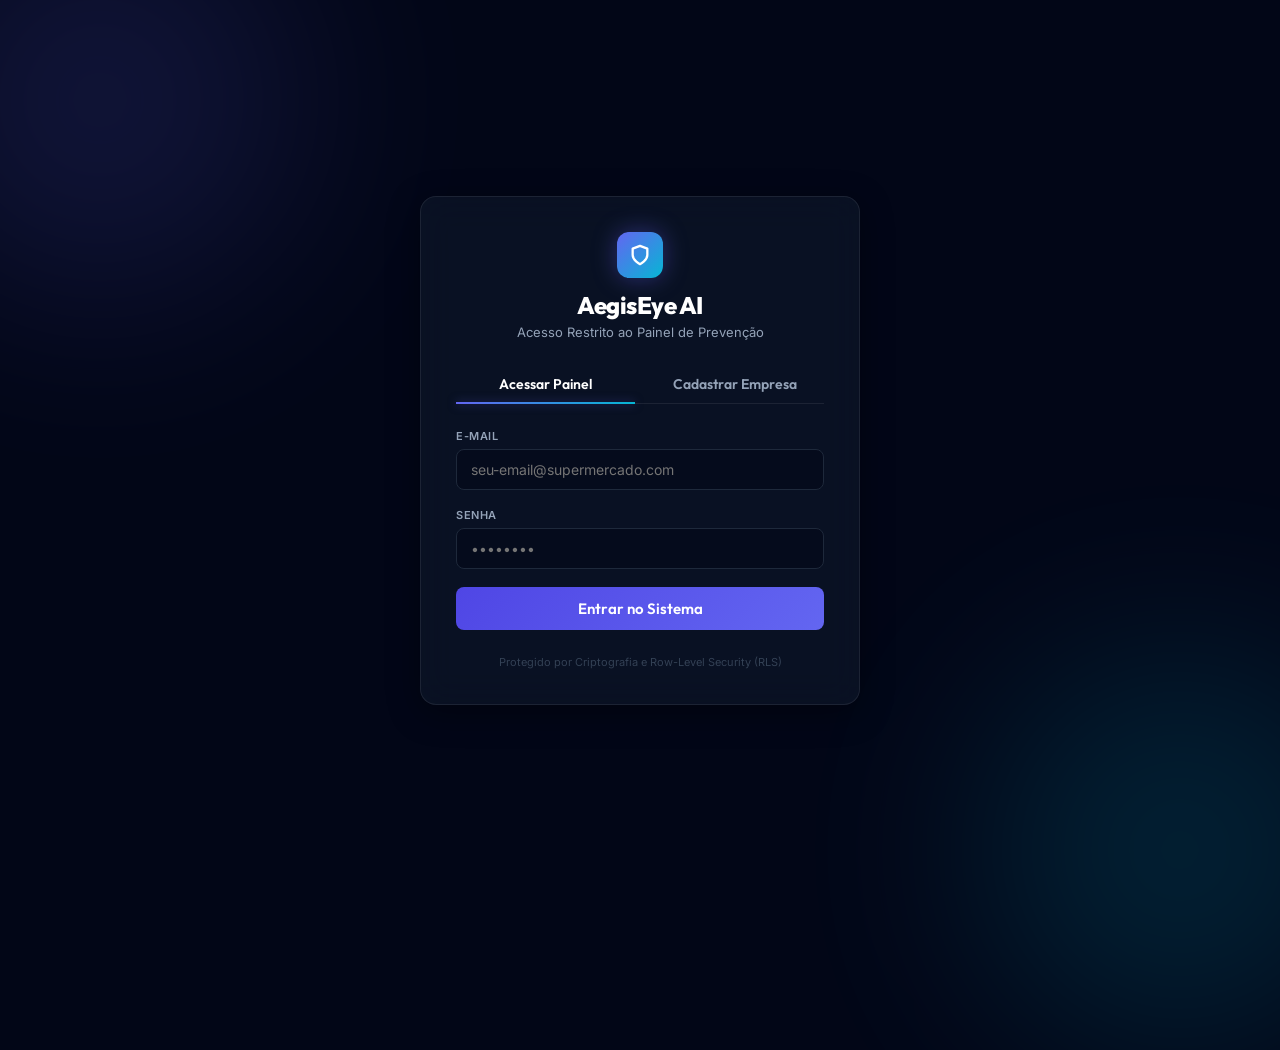
==== frontend/index.html @ c3c19261 "fix: bump app.js cache version parameter to v=13 on index.html" ====
<!DOCTYPE html>
<html lang="pt-BR">
<head>
    <script>
        if (!sessionStorage.getItem('aegiseye_session_token')) {
            window.location.href = 'login.html';
        }
    </script>
    <meta charset="UTF-8">
    <meta name="viewport" content="width=device-width, initial-scale=1.0">
    <title>AegisEye AI - Prevenção Inteligente de Perdas</title>
    <meta name="description" content="Dashboard interativo para o AegisEye AI, sistema de detecção comportamental para prevenção de perdas em supermercados.">
    <!-- Google Fonts -->
    <link rel="preconnect" href="https://fonts.googleapis.com">
    <link rel="preconnect" href="https://fonts.gstatic.com" crossorigin>
    <link href="https://fonts.googleapis.com/css2?family=Inter:wght@300;400;500;600;700&family=Outfit:wght@400;500;600;700;800&display=swap" rel="stylesheet">
    <!-- Stylesheet -->
    <link rel="stylesheet" href="style.css?v=5">
</head>
<body>
    <div class="app-container">
        <!-- Sidebar -->
        <aside class="sidebar">
            <div class="sidebar-header">
                <div class="logo">
                    <svg class="logo-icon" viewBox="0 0 24 24" fill="none" stroke="currentColor" stroke-width="2.5">
                        <path d="M12 22s8-4 8-10V5l-8-3-8 3v7c0 6 8 10 8 10z"/>
                        <circle cx="12" cy="11" r="3"/>
                    </svg>
                    <div class="logo-text">
                        <span class="logo-title">AegisEye</span>
                        <span class="logo-subtitle">Loss Prevention AI</span>
                    </div>
                </div>
            </div>
            
            <nav class="sidebar-nav">
                <button class="nav-item active" data-tab="live" id="btn-tab-live">
                    <svg class="nav-icon" viewBox="0 0 24 24" fill="none" stroke="currentColor" stroke-width="2"><path d="M23 7l-7 5 7 5V7z"/><rect x="1" y="5" width="15" height="14" rx="2" ry="2"/></svg>
                    Monitoramento Live
                </button>
                <button class="nav-item" data-tab="analytics" id="btn-tab-analytics">
                    <svg class="nav-icon" viewBox="0 0 24 24" fill="none" stroke="currentColor" stroke-width="2"><path d="M21.21 15.89A10 10 0 1 1 8 2.83"/><path d="M22 12A10 10 0 0 0 12 2v10z"/></svg>
                    Analytics & Heatmaps
                </button>
                <button class="nav-item" data-tab="cameras" id="btn-tab-cameras">
                    <svg class="nav-icon" viewBox="0 0 24 24" fill="none" stroke="currentColor" stroke-width="2"><path d="M12 22c5.523 0 10-4.477 10-10S17.523 2 12 2 2 6.477 2 12s4.477 10 10 10z"/><path d="M12 8v4l3 3"/></svg>
                    Gerenciar Câmeras
                </button>
                <button class="nav-item" data-tab="saas" id="btn-tab-saas">
                    <svg class="nav-icon" viewBox="0 0 24 24" fill="none" stroke="currentColor" stroke-width="2"><line x1="12" y1="1" x2="12" y2="23"/><path d="M17 5H9.5a3.5 3.5 0 0 0 0 7h5a3.5 3.5 0 0 1 0 7H6"/></svg>
                    Simulador SaaS & ROI
                </button>
                <button class="nav-item" data-tab="settings" id="btn-tab-settings">
                    <svg class="nav-icon" viewBox="0 0 24 24" fill="none" stroke="currentColor" stroke-width="2"><circle cx="12" cy="12" r="3"/><path d="M19.4 15a1.65 1.65 0 0 0 .33 1.82l.06.06a2 2 0 1 1-2.83 2.83l-.06-.06a1.65 1.65 0 0 0-1.82-.33 1.65 1.65 0 0 0-1 1.51V21a2 2 0 0 1-4 0v-.09A1.65 1.65 0 0 0 9 19.4a1.65 1.65 0 0 0-1.82.33l-.06.06a2 2 0 1 1-2.83-2.83l.06-.06a1.65 1.65 0 0 0 .33-1.82 1.65 1.65 0 0 0-1.51-1H3a2 2 0 0 1 0-4h.09A1.65 1.65 0 0 0 4.6 9a1.65 1.65 0 0 0-.33-1.82l-.06-.06a2 2 0 1 1 2.83-2.83l.06.06a1.65 1.65 0 0 0 1.82.33H9a1.65 1.65 0 0 0 1-1.51V3a2 2 0 0 1 4 0v.09a1.65 1.65 0 0 0 1 1.51 1.65 1.65 0 0 0 1.82-.33l.06-.06a2 2 0 1 1 2.83 2.83l-.06.06a1.65 1.65 0 0 0-.33 1.82V9a1.65 1.65 0 0 0 1.51 1H21a2 2 0 0 1 0 4h-.09a1.65 1.65 0 0 0-1.51 1z"/></svg>
                    Configurações
                </button>
            </nav>
            
            <div class="sidebar-footer">
                <div class="user-profile-card" style="background: rgba(255,255,255,0.03); border: 1px solid rgba(255,255,255,0.05); padding: 10px; border-radius: 8px; margin-bottom: 12px; display: flex; align-items: center; justify-content: space-between; font-size: 11px;">
                    <div style="display: flex; flex-direction: column; gap: 2px;">
                        <span id="sidebar-user-name" style="color: var(--white); font-weight: 600;">Carregando...</span>
                        <span id="sidebar-tenant-name" style="color: var(--slate-400);">Tenant</span>
                    </div>
                    <button id="btn-logout" style="background: none; border: none; color: var(--rose-500); cursor: pointer; display: flex; align-items: center;" title="Sair">
                        <svg width="14" height="14" viewBox="0 0 24 24" fill="none" stroke="currentColor" stroke-width="2"><path d="M9 21H5a2 2 0 0 1-2-2V5a2 2 0 0 1 2-2h4"/><polyline points="16 17 21 12 16 7"/><line x1="21" y1="12" x2="9" y2="12"/></svg>
                    </button>
                </div>
                <div class="status-indicator-container">
                    <span class="pulse-dot green"></span>
                    <span class="status-text">Edge Node: <strong>Conectado</strong></span>
                </div>
                <div class="legal-disclaimer">
                    <svg viewBox="0 0 24 24" fill="none" stroke="currentColor" stroke-width="2" class="disclaimer-icon"><circle cx="12" cy="12" r="10"/><line x1="12" y1="16" x2="12" y2="12"/><line x1="12" y1="8" x2="12.01" y2="8"/></svg>
                    100% LGPD Compliant (Sem Biometria Facial)
                </div>
            </div>
        </aside>

        <!-- Main Content Area -->
        <main class="main-content">
            <!-- Header -->
            <header class="main-header">
                <div class="header-title-area">
                    <h1 id="view-title">Monitoramento Live</h1>
                    <p class="header-subtitle" id="view-subtitle">Acompanhamento em tempo real e inteligência local</p>
                </div>
                <div class="header-stats">
                    <div class="quick-stat">
                        <span class="quick-stat-label">Alertas Hoje</span>
                        <span class="quick-stat-value" id="stats-alerts-count">24</span>
                    </div>
                    <div class="quick-stat-divider"></div>
                    <div class="quick-stat">
                        <span class="quick-stat-label">Precisão IA</span>
                        <span class="quick-stat-value text-cyan">92.4%</span>
                    </div>
                    <div class="quick-stat-divider"></div>
                    <div class="quick-stat">
                        <span class="quick-stat-label">Perdas Evitadas</span>
                        <span class="quick-stat-value text-green" id="stats-saved-value">R$ 4.250</span>
                    </div>
                </div>
            </header>

            <!-- TAB 1: Live Monitor -->
            <section class="tab-view active" id="view-live">
                <div class="live-grid">
                    <!-- Feed Column -->
                    <div class="feed-column">
                        <div class="video-container">
                            <div class="video-header">
                                <div class="video-header-left" style="display: flex; gap: 12px; align-items: center; flex-wrap: wrap;">
                                    <select id="view-mode-selector" class="sim-dropdown" style="min-width: 140px; font-weight: 600; padding: 6px 12px; border-radius: var(--radius-sm); border: 1px solid var(--slate-700); background-color: var(--slate-950); color: var(--slate-200);">
                                        <option value="single">Visualização Única</option>
                                        <option value="grid">Visualização em Grade (VMS)</option>
                                    </select>
                                    <select id="camera-select-dropdown" class="sim-dropdown" style="min-width: 220px; font-weight: 600; padding: 6px 12px; border-radius: var(--radius-sm); border: 1px solid var(--slate-700); background-color: var(--slate-950); color: var(--slate-200);">
                                        <!-- Populado dinamicamente -->
                                    </select>
                                    <span id="camera-status-indicator" style="font-size: 11px; font-weight: 700; background: var(--slate-900); padding: 4px 10px; border-radius: var(--radius-sm); display: flex; align-items: center; gap: 6px; margin-right: 8px;">
                                        <span id="camera-status-dot" style="width: 8px; height: 8px; border-radius: 50%; background-color: #f59e0b;"></span>
                                        <span id="camera-status-text" style="color: var(--slate-300);">OFFLINE</span>
                                    </span>
                                    <span class="camera-info-badge" id="active-cam-title">Corredor 1 (Mercearia)</span>
                                </div>
                                <div class="video-controls">
                                    <span class="video-fps">FPS: 30.2</span>
                                    <span class="video-latency">Latência: 45ms</span>
                                    <span class="rec-badge"><span class="rec-dot"></span>LIVE</span>
                                </div>
                            </div>
                            
                            <!-- Video Viewport -->
                            <div class="canvas-wrapper" id="canvas-wrapper">
                                <div id="video-display-single" style="display: block; width: 100%; height: 100%; position: relative;">
                                    <canvas id="video-canvas" width="800" height="450"></canvas>
                                    
                                    <!-- Fallback Offline Placeholder -->
                                    <div class="offline-placeholder" id="offline-placeholder" style="display: none;">
                                        <div class="offline-icon-wrapper">
                                            <svg viewBox="0 0 24 24" fill="none" stroke="currentColor" stroke-width="2" class="offline-icon"><path d="M10.29 3.86L1.82 18a2 2 0 0 0 1.71 3h16.94a2 2 0 0 0 1.71-3L13.71 3.86a2 2 0 0 0-3.42 0z"/><line x1="12" y1="9" x2="12" y2="13"/><line x1="12" y1="17" x2="12.01" y2="17"/></svg>
                                        </div>
                                        <h4>SINAL PERDIDO</h4>
                                        <p>Edge Node Desconectado ou Fluxo RTSP Indisponível</p>
                                    </div>
                                </div>
                                
                                <div id="video-display-grid" style="display: none; width: 100%; height: 100%; overflow-y: auto;">
                                    <!-- Grid of cameras populated dynamically -->
                                </div>
                                
                                <div class="detection-overlay-notice" id="detection-notice">
                                    Nenhuma atividade suspeita no momento
                                </div>
                            </div>
                            
                            <!-- Interactive Simulation Control -->
                            <div class="simulation-controls">
                                <div class="sim-select-group">
                                    <select id="sim-type-selector" class="sim-dropdown">
                                        <option value="concealment">Ocultamento de Produto</option>
                                        <option value="lingering">Permanência Excessiva (Bebidas)</option>
                                        <option value="running">Pessoa Correndo / Briga</option>
                                        <option value="fall">Queda de Cliente (Segurança)</option>
                                        <option value="shelf">Gôndola Vazia / Reposição</option>
                                    </select>
                                    <button class="action-btn" id="btn-trigger-suspicious">
                                        <svg viewBox="0 0 24 24" fill="none" stroke="currentColor" stroke-width="2" class="btn-icon"><path d="M10.29 3.86L1.82 18a2 2 0 0 0 1.71 3h16.94a2 2 0 0 0 1.71-3L13.71 3.86a2 2 0 0 0-3.42 0z"/><line x1="12" y1="9" x2="12" y2="13"/><line x1="12" y1="17" x2="12.01" y2="17"/></svg>
                                        Simular Ação
                                    </button>
                                </div>
                                <div class="sim-speed-selector">
                                    <span class="sim-speed-label">Sensibilidade IA:</span>
                                    <input type="range" min="50" max="95" value="75" class="range-slider" id="sensitivity-slider">
                                    <span class="sim-speed-value" id="sensitivity-val">75%</span>
                                </div>
                            </div>
                        </div>
                        
                        <!-- Console Logging Container -->
                        <div class="console-card">
                            <div class="card-header">
                                <h3>Logs do Processador de IA (Edge Node)</h3>
                                <button class="clear-btn" id="btn-clear-logs">Limpar</button>
                            </div>
                            <div class="console-log-area" id="console-logs">
                                <div class="log-line info">[18:04:12] [AegisEdge-01] Iniciando pipelines de inferência YOLO11 + ByteTrack...</div>
                                <div class="log-line info">[18:04:13] [AegisEdge-01] 5 fluxos RTSP carregados e conectados com sucesso.</div>
                                <div class="log-line success">[18:04:14] [Caixa 2] Modelo de Checkout ativo. Detecção de itens não escaneados habilitada.</div>
                                <div class="log-line info">[18:04:15] [Corredor 1] Track ID #104 criado para objeto tipo "Pessoa"</div>
                            </div>
                        </div>
                    </div>
                    
                    <!-- Alert Queue Column -->
                    <div class="alert-column">
                        <div class="alerts-header" style="display: flex; justify-content: space-between; align-items: center;">
                            <h2>Fila de Alertas Operacionais</h2>
                            <div style="display: flex; align-items: center; gap: 8px;">
                                <button id="btn-sound-toggle" onclick="toggleSound()" title="Silenciar Notificações" style="background: var(--slate-900); border: 1px solid var(--slate-800); color: var(--slate-300); padding: 4px 8px; border-radius: var(--radius-sm); cursor: pointer; display: flex; align-items: center; justify-content: center; width: 28px; height: 28px; font-size: 14px;">
                                    🔊
                                </button>
                                <span class="alert-count-badge" id="active-alert-badge">3 ativos</span>
                            </div>
                        </div>

                        <!-- Quick Filters -->
                        <div class="alert-filters" style="display: flex; gap: 6px; margin: 8px 0 12px 0;">
                            <button class="filter-btn active" id="filter-btn-all" onclick="setAlertFilter('all')" style="background: var(--color-primary); color: #000; border: none; padding: 4px 10px; border-radius: 12px; cursor: pointer; font-weight: 600; font-size: 11px; transition: all 0.2s;">Todos</button>
                            <button class="filter-btn" id="filter-btn-critical" onclick="setAlertFilter('critical')" style="background: var(--slate-950); color: var(--slate-400); border: 1px solid var(--slate-800); padding: 4px 10px; border-radius: 12px; cursor: pointer; font-weight: 600; font-size: 11px; transition: all 0.2s;">Críticos</button>
                            <button class="filter-btn" id="filter-btn-warning" onclick="setAlertFilter('warning')" style="background: var(--slate-950); color: var(--slate-400); border: 1px solid var(--slate-800); padding: 4px 10px; border-radius: 12px; cursor: pointer; font-weight: 600; font-size: 11px; transition: all 0.2s;">Atenção</button>
                        </div>
                        
                        <div class="alerts-queue" id="alerts-queue-container">
                            <!-- Alert Card 1 -->
                            <div class="alert-card critical anim-pulse-card" data-alert-id="1">
                                <div class="alert-card-header">
                                    <span class="severity-badge critical">Crítico</span>
                                    <span class="alert-time">14:51</span>
                                </div>
                                <div class="alert-card-body">
                                    <h3 class="alert-title">Produto escondido sob a roupa</h3>
                                    <p class="alert-details">Objeto retirado da prateleira e ocultado na jaqueta.</p>
                                    <div class="alert-meta">
                                        <span>Cam: <strong>Bebidas Finas</strong></span>
                                        <span>Confiança: <strong class="text-rose">84%</strong></span>
                                    </div>
                                </div>
                                <div class="alert-card-actions">
                                    <button class="btn-play-clip" data-alert-id="1">Rever Clipe</button>
                                    <div class="alert-feedback-btns">
                                        <button class="btn-feedback correct" title="Confirmar Alerta" data-alert-id="1">✓</button>
                                        <button class="btn-feedback incorrect" title="Falso Positivo" data-alert-id="1">✗</button>
                                    </div>
                                </div>
                            </div>
                            
                            <!-- Alert Card 2 -->
                            <div class="alert-card warning" data-alert-id="2">
                                <div class="alert-card-header">
                                    <span class="severity-badge warning">Atenção</span>
                                    <span class="alert-time">14:40</span>
                                </div>
                                <div class="alert-card-body">
                                    <h3 class="alert-title">Permanência prolongada na seção</h3>
                                    <p class="alert-details">Cliente parado na zona de risco há mais de 12 minutos.</p>
                                    <div class="alert-meta">
                                        <span>Cam: <strong>Bebidas Finas</strong></span>
                                        <span>Dwell: <strong>12m 34s</strong></span>
                                    </div>
                                </div>
                                <div class="alert-card-actions">
                                    <button class="btn-play-clip" data-alert-id="2">Rever Clipe</button>
                                    <div class="alert-feedback-btns">
                                        <button class="btn-feedback correct" title="Confirmar Alerta" data-alert-id="2">✓</button>
                                        <button class="btn-feedback incorrect" title="Falso Positivo" data-alert-id="2">✗</button>
                                    </div>
                                </div>
                            </div>
                            
                            <!-- Alert Card 3 -->
                            <div class="alert-card medium" data-alert-id="3">
                                <div class="alert-card-header">
                                    <span class="severity-badge medium">Médio</span>
                                    <span class="alert-time">14:32</span>
                                </div>
                                <div class="alert-card-body">
                                    <h3 class="alert-title">Objeto colocado em mochila</h3>
                                    <p class="alert-details">Objeto retirado de prateleira inserido em mochila de costas.</p>
                                    <div class="alert-meta">
                                        <span>Cam: <strong>Corredor 1 (Mercearia)</strong></span>
                                        <span>Confiança: <strong class="text-amber">91%</strong></span>
                                    </div>
                                </div>
                                <div class="alert-card-actions">
                                    <button class="btn-play-clip" data-alert-id="3">Rever Clipe</button>
                                    <div class="alert-feedback-btns">
                                        <button class="btn-feedback correct" title="Confirmar Alerta" data-alert-id="3">✓</button>
                                        <button class="btn-feedback incorrect" title="Falso Positivo" data-alert-id="3">✗</button>
                                    </div>
                                </div>
                            </div>
                        </div>
                    </div>
                </div>
            </section>

            <!-- TAB 2: Metrics & Heatmaps -->
            <section class="tab-view" id="view-analytics">
                <div class="analytics-layout">
                    <!-- Store Map Card -->
                    <div class="analytics-card map-card">
                        <div class="card-header">
                            <div>
                                <h3>Mapa de Calor de Riscos (Planta da Loja)</h3>
                                <p class="card-subtitle">Áreas com maior incidência de alertas comportamentais acumulados nas últimas 24 horas</p>
                            </div>
                            <div class="map-controls">
                                <button class="action-btn btn-sm active" id="btn-toggle-heatmap">Calor Ativo</button>
                                <button class="action-btn btn-sm" id="btn-reset-heatmap">Resetar Dados</button>
                            </div>
                        </div>
                        <div class="heatmap-canvas-container">
                            <canvas id="heatmap-canvas" width="750" height="400"></canvas>
                        </div>
                        <div class="heatmap-legend">
                            <span class="legend-title">Severidade de Perda / Frequência:</span>
                            <div class="legend-gradient"></div>
                            <div class="legend-labels">
                                <span>Baixo (Zonas Frias)</span>
                                <span>Médio</span>
                                <span>Alto (Zonas Quentes)</span>
                            </div>
                        </div>
                    </div>
                    
                    <!-- Stats Charts and Grid -->
                    <div class="analytics-sidebar-grid">
                        <div class="analytics-card metric-card">
                            <h3>Distribuição de Incidentes por Corredor</h3>
                            <div class="chart-container">
                                <!-- Simulated SVG Bar Chart -->
                                <svg class="svg-chart" viewBox="0 0 100 60">
                                    <!-- Grid lines -->
                                    <line x1="15" y1="5" x2="95" y2="5" stroke="var(--slate-800)" stroke-dasharray="2" stroke-width="0.5"/>
                                    <line x1="15" y1="20" x2="95" y2="20" stroke="var(--slate-800)" stroke-dasharray="2" stroke-width="0.5"/>
                                    <line x1="15" y1="35" x2="95" y2="35" stroke="var(--slate-800)" stroke-dasharray="2" stroke-width="0.5"/>
                                    <line x1="15" y1="50" x2="95" y2="50" stroke="var(--slate-800)" stroke-width="1"/>
                                    
                                    <!-- Bar labels -->
                                    <text x="12" y="10" class="chart-text label" text-anchor="end">Bebidas</text>
                                    <text x="12" y="24" class="chart-text label" text-anchor="end">Corr. 1</text>
                                    <text x="12" y="38" class="chart-text label" text-anchor="end">Caixas</text>
                                    <text x="12" y="52" class="chart-text label" text-anchor="end">Corr. 2</text>
                                    
                                    <!-- Bars -->
                                    <rect x="15" y="6" width="75" height="6" rx="2" fill="url(#rose-grad)"/>
                                    <rect x="15" y="20" width="50" height="6" rx="2" fill="url(#amber-grad)"/>
                                    <rect x="15" y="34" width="30" height="6" rx="2" fill="url(#cyan-grad)"/>
                                    <rect x="15" y="48" width="15" height="6" rx="2" fill="url(#indigo-grad)"/>
                                    
                                    <!-- Values -->
                                    <text x="93" y="10" class="chart-text val">15</text>
                                    <text x="68" y="24" class="chart-text val">10</text>
                                    <text x="48" y="38" class="chart-text val">6</text>
                                    <text x="33" y="52" class="chart-text val">3</text>
                                    
                                    <defs>
                                        <linearGradient id="rose-grad" x1="0" y1="0" x2="1" y2="0">
                                            <stop offset="0%" stop-color="var(--rose-600)"/>
                                            <stop offset="100%" stop-color="var(--rose-400)"/>
                                        </linearGradient>
                                        <linearGradient id="amber-grad" x1="0" y1="0" x2="1" y2="0">
                                            <stop offset="0%" stop-color="var(--amber-600)"/>
                                            <stop offset="100%" stop-color="var(--amber-400)"/>
                                        </linearGradient>
                                        <linearGradient id="cyan-grad" x1="0" y1="0" x2="1" y2="0">
                                            <stop offset="0%" stop-color="var(--cyan-600)"/>
                                            <stop offset="100%" stop-color="var(--cyan-400)"/>
                                        </linearGradient>
                                        <linearGradient id="indigo-grad" x1="0" y1="0" x2="1" y2="0">
                                            <stop offset="0%" stop-color="var(--indigo-600)"/>
                                            <stop offset="100%" stop-color="var(--indigo-400)"/>
                                        </linearGradient>
                                    </defs>
                                </svg>
                            </div>
                        </div>
                        
                        <div class="analytics-card metric-card">
                            <h3>Alertas por Faixa Horária</h3>
                            <div class="chart-container">
                                <!-- Simulated SVG Line Chart -->
                                <svg class="svg-chart" viewBox="0 0 100 50">
                                    <!-- Grid lines -->
                                    <line x1="10" y1="10" x2="95" y2="10" stroke="var(--slate-800)" stroke-dasharray="2" stroke-width="0.5"/>
                                    <line x1="10" y1="25" x2="95" y2="25" stroke="var(--slate-800)" stroke-dasharray="2" stroke-width="0.5"/>
                                    <line x1="10" y1="40" x2="95" y2="40" stroke="var(--slate-800)" stroke-width="1"/>
                                    
                                    <!-- Chart line -->
                                    <path d="M 10 38 Q 25 35 35 22 T 60 12 T 80 30 T 95 38" fill="none" stroke="var(--cyan-500)" stroke-width="1.5"/>
                                    
                                    <!-- Points -->
                                    <circle cx="10" cy="38" r="1.2" fill="var(--cyan-500)"/>
                                    <circle cx="35" cy="22" r="1.2" fill="var(--cyan-500)"/>
                                    <circle cx="60" cy="12" r="1.2" fill="var(--cyan-500)"/>
                                    <circle cx="80" cy="30" r="1.2" fill="var(--cyan-500)"/>
                                    <circle cx="95" cy="38" r="1.2" fill="var(--cyan-500)"/>
                                    
                                    <!-- X Axis Labels -->
                                    <text x="10" y="46" class="chart-text axis" text-anchor="middle">08h</text>
                                    <text x="35" y="46" class="chart-text axis" text-anchor="middle">12h</text>
                                    <text x="60" y="46" class="chart-text axis" text-anchor="middle">16h</text>
                                    <text x="80" y="46" class="chart-text axis" text-anchor="middle">20h</text>
                                    <text x="95" y="46" class="chart-text axis" text-anchor="middle">22h</text>
                                </svg>
                            </div>
                        </div>
                    </div>
                </div>
            </section>

            <!-- TAB 3: Manage Cameras -->
            <section class="tab-view" id="view-cameras">
                <div class="camera-management-panel">
                    <div class="camera-list-container">
                        <div class="section-title-with-action">
                            <h2>Câmeras Conectadas e Ativas</h2>
                            <span class="camera-total-count" id="camera-total-count-badge">5 Câmeras</span>
                        </div>
                        
                        <div class="camera-cards-grid" id="camera-grid">
                            <!-- Card Cam 0 -->
                            <div class="camera-setup-card">
                                <div class="camera-setup-header">
                                    <div class="camera-setup-title-group">
                                        <span class="camera-index">CAM-01</span>
                                        <h4>Corredor 1 (Mercearia)</h4>
                                    </div>
                                    <span class="badge-status online">Online</span>
                                </div>
                                <div class="camera-setup-details">
                                    <p><strong>URL RTSP:</strong> rtsp://192.168.1.100/ch1</p>
                                    <p><strong>Dispositivo:</strong> Intelbras VIP 3230 B</p>
                                    <p><strong>Modo IA:</strong> Ocultamento / Suspeita</p>
                                </div>
                                <div class="camera-setup-actions">
                                    <button class="action-btn btn-sm btn-outline">Editar</button>
                                    <button class="action-btn btn-sm btn-danger-outline">Remover</button>
                                </div>
                            </div>
                            <!-- Card Cam 1 -->
                            <div class="camera-setup-card">
                                <div class="camera-setup-header">
                                    <div class="camera-setup-title-group">
                                        <span class="camera-index">CAM-02</span>
                                        <h4>Corredor 2 (Biscoitos)</h4>
                                    </div>
                                    <span class="badge-status online">Online</span>
                                </div>
                                <div class="camera-setup-details">
                                    <p><strong>URL RTSP:</strong> rtsp://192.168.1.100/ch2</p>
                                    <p><strong>Dispositivo:</strong> Dahua HDW1230S</p>
                                    <p><strong>Modo IA:</strong> Ocultamento / Fluxo de Pessoas</p>
                                </div>
                                <div class="camera-setup-actions">
                                    <button class="action-btn btn-sm btn-outline">Editar</button>
                                    <button class="action-btn btn-sm btn-danger-outline">Remover</button>
                                </div>
                            </div>
                            <!-- Card Cam 2 -->
                            <div class="camera-setup-card alert-active">
                                <div class="camera-setup-header">
                                    <div class="camera-setup-title-group">
                                        <span class="camera-index">CAM-03</span>
                                        <h4>Bebidas Finas</h4>
                                    </div>
                                    <span class="badge-status warning-badge">Alerta</span>
                                </div>
                                <div class="camera-setup-details">
                                    <p><strong>URL RTSP:</strong> rtsp://192.168.1.100/ch3</p>
                                    <p><strong>Dispositivo:</strong> Hikvision DS-2CD2021G1</p>
                                    <p><strong>Modo IA:</strong> Permanência Alta / Ocultamento</p>
                                </div>
                                <div class="camera-setup-actions">
                                    <button class="action-btn btn-sm btn-outline">Editar</button>
                                    <button class="action-btn btn-sm btn-danger-outline">Remover</button>
                                </div>
                            </div>
                            <!-- Card Cam 3 -->
                            <div class="camera-setup-card">
                                <div class="camera-setup-header">
                                    <div class="camera-setup-title-group">
                                        <span class="camera-index">CAM-04</span>
                                        <h4>Caixa 1</h4>
                                    </div>
                                    <span class="badge-status online">Online</span>
                                </div>
                                <div class="camera-setup-details">
                                    <p><strong>URL RTSP:</strong> rtsp://192.168.1.100/ch4</p>
                                    <p><strong>Dispositivo:</strong> Hikvision DS-2CD1023G0</p>
                                    <p><strong>Modo IA:</strong> Desistência / Fila Larga</p>
                                </div>
                                <div class="camera-setup-actions">
                                    <button class="action-btn btn-sm btn-outline">Editar</button>
                                    <button class="action-btn btn-sm btn-danger-outline">Remover</button>
                                </div>
                            </div>
                            <!-- Card Cam 4 -->
                            <div class="camera-setup-card">
                                <div class="camera-setup-header">
                                    <div class="camera-setup-title-group">
                                        <span class="camera-index">CAM-05</span>
                                        <h4>Caixa 2 (Autoatendimento)</h4>
                                    </div>
                                    <span class="badge-status online">Online</span>
                                </div>
                                <div class="camera-setup-details">
                                    <p><strong>URL RTSP:</strong> rtsp://192.168.1.100/ch5</p>
                                    <p><strong>Dispositivo:</strong> Intelbras VIP 1230 D</p>
                                    <p><strong>Modo IA:</strong> Checkout Não Escaneado</p>
                                </div>
                                <div class="camera-setup-actions">
                                    <button class="action-btn btn-sm btn-outline">Editar</button>
                                    <button class="action-btn btn-sm btn-danger-outline">Remover</button>
                                </div>
                            </div>
                        </div>
                    </div>
                    
                    <!-- Camera Add Form -->
                    <div class="camera-add-card">
                        <h3>Adicionar Câmeras</h3>
                        <p class="card-subtitle">Conecte novos fluxos de vídeo RTSP para análise de IA</p>
                        
                        <div class="form-tabs">
                            <button class="form-tab-btn active" id="tab-single-camera">Câmera Única</button>
                            <button class="form-tab-btn" id="tab-batch-dvr">Importar DVR (Lote)</button>
                        </div>
                        
                        <!-- Single Camera Form -->
                        <div id="single-camera-form-container">
                            <form class="camera-form" id="camera-add-form" onsubmit="return false;">
                                <div class="form-group">
                                    <label for="cam-name">Nome Descritivo da Câmera</label>
                                    <input type="text" id="cam-name" placeholder="Ex: Corredor 3 (Limpeza)" required>
                                </div>
                                
                                <div class="form-group">
                                    <label for="cam-rtsp">URL RTSP do Vídeo</label>
                                    <input type="text" id="cam-rtsp" placeholder="Ex: rtsp://admin:senha@192.168.1.100:554/live/ch1" required>
                                </div>
                                
                                <div class="form-row">
                                    <div class="form-group half">
                                        <label for="cam-device">Marca / Modelo do Aparelho</label>
                                        <select id="cam-device">
                                            <option value="Intelbras VIP">Intelbras VIP Series</option>
                                            <option value="Hikvision DS">Hikvision Bullet/Dome</option>
                                            <option value="Dahua HDW">Dahua Network Camera</option>
                                            <option value="ONVIF Genérica">Genérica ONVIF IP Cam</option>
                                        </select>
                                    </div>
                                    <div class="form-group half">
                                        <label for="cam-profile">Perfil de IA Comportamental</label>
                                        <select id="cam-profile">
                                            <option value="Ocultamento / Suspeita">Ocultamento de Itens (Jaqueta/Mochila)</option>
                                            <option value="Tempo de Permanência">Permanência Excedida (Zonas Caras)</option>
                                            <option value="Autoatendimento / Scan">Não Escaneados (Checkout)</option>
                                            <option value="Movimentação Rápida">Pessoa Correndo / Invasão</option>
                                        </select>
                                    </div>
                                </div>
                                
                                <button type="submit" class="action-btn w-full" id="btn-add-camera">
                                    <svg viewBox="0 0 24 24" fill="none" stroke="currentColor" stroke-width="2" class="btn-icon"><line x1="12" y1="5" x2="12" y2="19"/><line x1="5" y1="12" x2="19" y2="12"/></svg>
                                    Conectar Câmera
                                </button>
                            </form>
                        </div>
                        
                        <!-- Batch DVR Form -->
                        <div id="batch-dvr-form-container" style="display: none;">
                            <form class="camera-form" id="camera-batch-form" onsubmit="return false;">
                                <div class="form-group">
                                    <label for="dvr-brand">Fabricante / Tipo de DVR</label>
                                    <select id="dvr-brand">
                                        <option value="intelbras">Intelbras / Dahua (realmonitor)</option>
                                        <option value="hikvision">Hikvision (Streaming/Channels)</option>
                                        <option value="hikvision_av">Hikvision Legacy (h264/chX)</option>
                                        <option value="custom">URL RTSP Personalizada (com {channel})</option>
                                    </select>
                                </div>
                                
                                <div class="form-group">
                                    <label for="dvr-ip">IP ou Host do DVR</label>
                                    <input type="text" id="dvr-ip" placeholder="Ex: 192.168.1.100" required>
                                </div>
                                
                                <div class="form-row">
                                    <div class="form-group half">
                                        <label for="dvr-port">Porta RTSP</label>
                                        <input type="number" id="dvr-port" value="554" required>
                                    </div>
                                    <div class="form-group half">
                                        <label for="dvr-user">Usuário</label>
                                        <input type="text" id="dvr-user" value="admin" required>
                                    </div>
                                </div>
                                
                                <div class="form-group">
                                    <label for="dvr-pass">Senha</label>
                                    <input type="password" id="dvr-pass" placeholder="Senha do DVR" required>
                                </div>
                                
                                <div class="form-row" id="custom-url-row" style="display: none;">
                                    <div class="form-group w-full">
                                        <label for="dvr-custom-pattern">Padrão da Rota RTSP</label>
                                        <input type="text" id="dvr-custom-pattern" value="rtsp://{user}:{pass}@{ip}:{port}/canal-{channel}" placeholder="Use {channel}, {ip}, {port}, {user}, {pass}">
                                    </div>
                                </div>
                                
                                <div class="form-row">
                                    <div class="form-group half">
                                        <label for="dvr-start-ch">Canal Inicial</label>
                                        <input type="number" id="dvr-start-ch" value="1" min="1" max="64" required>
                                    </div>
                                    <div class="form-group half">
                                        <label for="dvr-end-ch">Canal Final</label>
                                        <input type="number" id="dvr-end-ch" value="8" min="1" max="64" required>
                                    </div>
                                </div>
                                
                                <div class="form-group">
                                    <label for="dvr-profile">Perfil de IA (para todas)</label>
                                    <select id="dvr-profile">
                                        <option value="Ocultamento / Suspeita">Ocultamento de Itens (Jaqueta/Mochila)</option>
                                        <option value="Tempo de Permanência">Permanência Excedida (Zonas Caras)</option>
                                        <option value="Autoatendimento / Scan">Não Escaneados (Checkout)</option>
                                        <option value="Movimentação Rápida">Pessoa Correndo / Invasão</option>
                                    </select>
                                </div>
                                
                                <button type="submit" class="action-btn w-full" id="btn-add-dvr">
                                    <svg viewBox="0 0 24 24" fill="none" stroke="currentColor" stroke-width="2" class="btn-icon"><path d="M12 2v20M17 5H9.5a3.5 3.5 0 0 0 0 7h5a3.5 3.5 0 0 1 0 7H6"/></svg>
                                    Importar DVR (Lote)
                                </button>
                            </form>
                        </div>
                    </div>
                </div>
            </section>

            <!-- TAB 4: SaaS Calculator -->
            <section class="tab-view" id="view-saas">
                <div class="saas-container">
                    <div class="saas-header">
                        <h2>Simulador de Negócios & Proposta Comercial</h2>
                        <p class="card-subtitle">Calcule o preço de assinatura do software AegisEye AI e demonstre o Retorno sobre o Investimento (ROI) para o supermercado</p>
                    </div>
                    
                    <div class="saas-grid">
                        <!-- Configurator Column -->
                        <div class="saas-card config-card">
                            <h3>Parâmetros do Supermercado</h3>
                            <p class="card-subtitle">Insira as informações de tamanho e perdas atuais da loja</p>
                            
                            <div class="calculator-controls">
                                <div class="calc-control-group">
                                    <div class="calc-label-row">
                                        <span class="calc-control-label">Quantidade de Câmeras IP</span>
                                        <span class="calc-control-bubble" id="calc-val-cameras">12 câmeras</span>
                                    </div>
                                    <input type="range" min="4" max="64" value="12" class="range-slider font-slider" id="saas-cameras-slider">
                                    <div class="range-labels">
                                        <span>4 Câm.</span>
                                        <span>32 Câm.</span>
                                        <span>64 Câm.</span>
                                    </div>
                                </div>
                                
                                <div class="calc-control-group">
                                    <div class="calc-label-row">
                                        <span class="calc-control-label">Perda Mensal Estimada por Furtos</span>
                                        <span class="calc-control-bubble highlight" id="calc-val-losses">R$ 15.000</span>
                                    </div>
                                    <input type="range" min="1000" max="80000" step="1000" value="15000" class="range-slider font-slider" id="saas-losses-slider">
                                    <div class="range-labels">
                                        <span>R$ 1.000</span>
                                        <span>R$ 40.000</span>
                                        <span>R$ 80.000</span>
                                    </div>
                                </div>
                                
                                <div class="calc-control-group">
                                    <div class="calc-label-row">
                                        <span class="calc-control-label">Taxa de Prevenção Estimada da IA</span>
                                        <span class="calc-control-bubble text-cyan" id="calc-val-rate">60%</span>
                                    </div>
                                    <input type="range" min="30" max="90" step="5" value="60" class="range-slider font-slider" id="saas-rate-slider">
                                    <div class="range-labels">
                                        <span>30% (Conservador)</span>
                                        <span>60% (Recomendado)</span>
                                        <span>90% (Otimista)</span>
                                    </div>
                                </div>

                                <div class="calc-control-group">
                                    <span class="calc-control-label">Módulos de IA Adicionais</span>
                                    <div class="checkbox-group" style="margin-top: 8px; display: flex; flex-direction: column; gap: 8px;">
                                        <label class="checkbox-label" style="display: flex; align-items: flex-start; gap: 8px; font-size: 11px; cursor: pointer; color: var(--slate-200); line-height: 1.4;">
                                            <input type="checkbox" id="saas-module-ops" style="accent-color: var(--indigo-500); width: 15px; height: 15px; margin-top: 2px;">
                                            <span>Módulo Operações (+ R$ 199/mês)<br><small style="color: var(--slate-400);">Simula alertas de reposição de gôndolas vazias, controle de filas no checkout e quedas de clientes.</small></span>
                                        </label>
                                        <label class="checkbox-label" style="display: flex; align-items: flex-start; gap: 8px; font-size: 11px; cursor: pointer; color: var(--slate-200); line-height: 1.4;">
                                            <input type="checkbox" id="saas-infra-cloud" style="accent-color: var(--indigo-500); width: 15px; height: 15px; margin-top: 2px;">
                                            <span>Processamento em Nuvem (Cloud GPU)<br><small style="color: var(--slate-400);">Caso ativado, o processamento ocorre na nuvem (+ R$ 25/câmera por mês). Desativado processa em Mini-PC Edge local.</small></span>
                                        </label>
                                    </div>
                                </div>
                            </div>
                            
                            <div class="business-info-notice">
                                <svg viewBox="0 0 24 24" fill="none" stroke="currentColor" stroke-width="2" class="info-icon"><circle cx="12" cy="12" r="10"/><line x1="12" y1="16" x2="12" y2="12"/><line x1="12" y1="8" x2="12.01" y2="8"/></svg>
                                <span>A mensalidade escala por quantidade de câmeras processadas em tempo real. A infraestrutura básica pode ser local (Edge PC) ou em nuvem com GPUs.</span>
                            </div>
                        </div>
                        
                        <!-- ROI Results Column -->
                        <div class="saas-card result-card">
                            <h3>Resultados Financeiros (Projeção SaaS)</h3>
                            <p class="card-subtitle">Análise detalhada do valor de assinatura e economia mensal gerada</p>
                            
                            <div class="roi-summary-grid" style="grid-template-columns: repeat(3, 1fr);">
                                <div class="roi-item">
                                    <span class="roi-label">Mensalidade SaaS</span>
                                    <span class="roi-val text-indigo" id="saas-subscription-price" style="font-size: 16px;">R$ 599 / mês</span>
                                    <span class="roi-desc" id="saas-plan-name">Plano Silver (Até 16 Câm.)</span>
                                </div>
                                
                                <div class="roi-item">
                                    <span class="roi-label">Custo Hospedagem</span>
                                    <span class="roi-val text-amber" id="saas-infra-cost" style="font-size: 16px;">R$ 150 / mês</span>
                                    <span class="roi-desc" id="saas-infra-desc">Servidor Edge Local</span>
                                </div>

                                <div class="roi-item">
                                    <span class="roi-label">Perdas Prevenidas</span>
                                    <span class="roi-val text-green" id="saas-recovered-losses" style="font-size: 16px;">R$ 9.000 / mês</span>
                                    <span class="roi-desc">Evitado pela IA</span>
                                </div>
                            </div>
                            
                            <div class="roi-net-savings">
                                <div class="net-savings-title">Retorno Líquido Mensal para o Cliente</div>
                                <div class="net-savings-value" id="saas-net-savings">R$ 8.401 / mês</div>
                                <div class="net-savings-annual" id="saas-annual-savings">Economia anual estimada: R$ 100.812 / ano</div>
                            </div>
                            
                            <div class="pricing-tiers">
                                <h4>Estrutura Comercial Proposta (SaaS)</h4>
                                <div class="tier-grid">
                                    <div class="tier-col" id="tier-bronze">
                                        <div class="tier-name">Bronze (Até 8 Câmeras)</div>
                                        <div class="tier-price">R$ 399/mês</div>
                                    </div>
                                    <div class="tier-col active" id="tier-silver">
                                        <div class="tier-name">Silver (Até 16 Câmeras)</div>
                                        <div class="tier-price">R$ 599/mês</div>
                                    </div>
                                    <div class="tier-col" id="tier-gold">
                                        <div class="tier-name">Gold (Até 32 Câmeras)</div>
                                        <div class="tier-price">R$ 1.199/mês</div>
                                    </div>
                                    <div class="tier-col" id="tier-enterprise">
                                        <div class="tier-name">Enterprise (64+ Câmeras)</div>
                                        <div class="tier-price">R$ 2.299/mês</div>
                                    </div>
                                </div>
                            </div>
                        </div>
                    </div>
                </div>
            </section>

            <!-- Settings Tab -->
            <section class="tab-view" id="view-settings">
                <div class="settings-layout">
                    <!-- Vertical Sub-Tabs / Left Sub-Sidebar -->
                    <div class="settings-sidebar">
                        <button class="settings-subtab active" data-subtab="general">
                            <svg class="settings-subicon" viewBox="0 0 24 24" fill="none" stroke="currentColor" stroke-width="2"><circle cx="12" cy="12" r="3"/><path d="M19.4 15a1.65 1.65 0 0 0 .33 1.82l.06.06a2 2 0 1 1-2.83 2.83l-.06-.06a1.65 1.65 0 0 0-1.82-.33 1.65 1.65 0 0 0-1 1.51V21a2 2 0 0 1-4 0v-.09A1.65 1.65 0 0 0 9 19.4a1.65 1.65 0 0 0-1.82.33l-.06.06a2 2 0 1 1-2.83-2.83l.06-.06a1.65 1.65 0 0 0 .33-1.82 1.65 1.65 0 0 0-1.51-1H3a2 2 0 0 1 0-4h.09A1.65 1.65 0 0 0 4.6 9a1.65 1.65 0 0 0-.33-1.82l-.06-.06a2 2 0 1 1 2.83-2.83l.06.06a1.65 1.65 0 0 0 1.82.33H9a1.65 1.65 0 0 0 1-1.51V3a2 2 0 0 1 4 0v.09a1.65 1.65 0 0 0 1 1.51 1.65 1.65 0 0 0 1.82-.33l.06-.06a2 2 0 1 1 2.83 2.83l-.06.06a1.65 1.65 0 0 0-.33 1.82V9a1.65 1.65 0 0 0 1.51 1H21a2 2 0 0 1 0 4h-.09a1.65 1.65 0 0 0-1.51 1z"/></svg>
                            Geral (Webhook)
                        </button>
                        <button class="settings-subtab" data-subtab="security">
                            <svg class="settings-subicon" viewBox="0 0 24 24" fill="none" stroke="currentColor" stroke-width="2"><rect x="3" y="11" width="18" height="11" rx="2" ry="2"/><path d="M7 11V7a5 5 0 0 1 10 0v4"/></svg>
                            Segurança (Senha)
                        </button>
                        <button class="settings-subtab" data-subtab="ai">
                            <svg class="settings-subicon" viewBox="0 0 24 24" fill="none" stroke="currentColor" stroke-width="2"><polygon points="12 2 2 7 12 12 22 7 12 2"/><polyline points="2 17 12 22 22 17"/><polyline points="2 12 12 17 22 12"/></svg>
                            Inteligência Artificial (IA)
                        </button>
                    </div>

                    <!-- Settings Body Area -->
                    <div class="settings-body">
                        <!-- Toast Alert Feedback -->
                        <div id="settings-toast" class="settings-toast" style="display: none;"></div>

                        <!-- General / Webhook Form -->
                        <div class="settings-section-content active" id="subtab-general">
                            <h3>Gestão de Webhook</h3>
                            <p class="section-desc">Configure o endpoint do n8n para onde o AegisEye enviará alertas em tempo real. Isso torna o sistema portátil entre instâncias.</p>
                            
                            <form id="form-settings-general" class="settings-form">
                                <div class="form-group">
                                    <label class="form-label" for="settings-webhook-url">URL do Webhook do n8n</label>
                                    <input type="url" class="form-input" id="settings-webhook-url" placeholder="Ex: http://144.91.121.55:5678/webhook/..." required style="width: 100%; padding: 10px; background: rgba(255,255,255,0.05); border: 1px solid rgba(255,255,255,0.1); border-radius: 6px; color: #fff; margin-top: 8px;">
                                </div>
                                <button type="submit" class="btn-save-settings" style="margin-top: 16px; padding: 10px 20px; background: var(--indigo-600); border: none; border-radius: 6px; color: #fff; font-weight: 600; cursor: pointer; transition: background 0.2s;">Salvar Configurações</button>
                            </form>
                        </div>

                        <!-- Security Form -->
                        <div class="settings-section-content" id="subtab-security" style="display: none;">
                            <h3>Segurança & Redefinição de Senha</h3>
                            <p class="section-desc">Altere sua senha de acesso ou gerencie a chave mestra de recuperação para evitar bloqueios indesejados no SaaS.</p>
                            
                            <form id="form-settings-security" class="settings-form">
                                <div class="form-group">
                                    <label class="form-label" for="settings-current-password">Senha Atual ou Chave Mestra de Recuperação</label>
                                    <input type="password" class="form-input" id="settings-current-password" placeholder="Digite sua senha atual ou chave mestra" required style="width: 100%; padding: 10px; background: rgba(255,255,255,0.05); border: 1px solid rgba(255,255,255,0.1); border-radius: 6px; color: #fff; margin-top: 8px;">
                                </div>
                                
                                <div class="form-group" style="margin-top: 16px;">
                                    <label class="form-label" for="settings-new-password">Nova Senha</label>
                                    <input type="password" class="form-input" id="settings-new-password" placeholder="Mínimo de 8 caracteres" required style="width: 100%; padding: 10px; background: rgba(255,255,255,0.05); border: 1px solid rgba(255,255,255,0.1); border-radius: 6px; color: #fff; margin-top: 8px;">
                                    
                                    <!-- Strength Indicator UI -->
                                    <div class="password-strength-meter" style="height: 4px; background: rgba(255,255,255,0.1); border-radius: 2px; margin-top: 8px; overflow: hidden;">
                                        <div class="strength-bar" id="strength-bar" style="width: 0%; height: 100%; background: var(--rose-500); transition: width 0.3s, background-color 0.3s;"></div>
                                    </div>
                                    <div class="strength-text" id="strength-text" style="font-size: 11px; color: var(--slate-400); margin-top: 4px;">Força: -</div>
                                    <ul class="strength-requirements" style="list-style: none; padding-left: 0; margin-top: 12px; display: flex; flex-direction: column; gap: 6px; font-size: 11px;">
                                        <li id="req-length" class="req-item invalid" style="color: var(--rose-400); display: flex; align-items: center; gap: 6px;">✕ Mínimo 8 caracteres</li>
                                        <li id="req-case" class="req-item invalid" style="color: var(--rose-400); display: flex; align-items: center; gap: 6px;">✕ Letras maiúsculas e minúsculas</li>
                                        <li id="req-number" class="req-item invalid" style="color: var(--rose-400); display: flex; align-items: center; gap: 6px;">✕ Pelo menos um número</li>
                                        <li id="req-special" class="req-item invalid" style="color: var(--rose-400); display: flex; align-items: center; gap: 6px;">✕ Pelo menos um caractere especial (!@#$ etc)</li>
                                    </ul>
                                </div>

                                <div class="form-group" style="margin-top: 24px;">
                                    <label class="form-label" for="settings-master-key">Chave Mestra de Recuperação</label>
                                    <input type="text" class="form-input" id="settings-master-key" placeholder="Configure uma chave mestra robusta para backdoor de segurança" required style="width: 100%; padding: 10px; background: rgba(255,255,255,0.05); border: 1px solid rgba(255,255,255,0.1); border-radius: 6px; color: #fff; margin-top: 8px;">
                                    <small style="color: var(--slate-400); display: block; margin-top: 6px; font-size: 11px; line-height: 1.4;">Esta chave permite que o administrador recupere o acesso a qualquer conta bypassando a senha original.</small>
                                </div>
                                
                                <button type="submit" class="btn-save-settings" style="margin-top: 20px; padding: 10px 20px; background: var(--indigo-600); border: none; border-radius: 6px; color: #fff; font-weight: 600; cursor: pointer; transition: background 0.2s;">Atualizar Segurança</button>
                            </form>
                        </div>

                        <!-- AI Form -->
                        <div class="settings-section-content" id="subtab-ai" style="display: none;">
                            <h3>Parâmetros da Inteligência Artificial</h3>
                            <p class="section-desc">Ajuste fino da sensibilidade de análise do YOLOv8 e da taxa de quadros processados (FPS) para calibrar uso de CPU/GPU.</p>
                            
                            <form id="form-settings-ai" class="settings-form">
                                <div class="form-group">
                                    <div style="display: flex; justify-content: space-between; align-items: center; margin-bottom: 8px;">
                                        <label class="form-label" style="margin-bottom: 0;">Sensibilidade Global da IA</label>
                                        <span class="range-val text-indigo" id="ai-sensitivity-val" style="font-weight: 700;">75%</span>
                                    </div>
                                    <input type="range" min="15" max="95" step="5" value="75" class="range-slider font-slider" id="settings-ai-sensitivity" style="width: 100%; accent-color: var(--indigo-500); cursor: pointer;">
                                    <small style="color: var(--slate-400); display: block; margin-top: 6px; font-size: 11px; line-height: 1.4;">Valores menores exigem maior confiança para alarmar. Valores altos aumentam a sensibilidade da detecção.</small>
                                </div>

                                <div class="form-group" style="margin-top: 24px;">
                                    <div style="display: flex; justify-content: space-between; align-items: center; margin-bottom: 8px;">
                                        <label class="form-label" style="margin-bottom: 0;">Frequência de Inferência (FPS)</label>
                                        <span class="range-val text-cyan" id="ai-fps-val" style="font-weight: 700;">10 FPS</span>
                                    </div>
                                    <input type="range" min="1" max="30" step="1" value="10" class="range-slider font-slider" id="settings-ai-fps" style="width: 100%; accent-color: var(--cyan-500); cursor: pointer;">
                                    <small style="color: var(--slate-400); display: block; margin-top: 6px; font-size: 11px; line-height: 1.4;">Controla o atraso (sleep) no laço da IA. 30 FPS representa processamento contínuo em tempo integral.</small>
                                </div>
                                
                                <button type="submit" class="btn-save-settings" style="margin-top: 24px; padding: 10px 20px; background: var(--indigo-600); border: none; border-radius: 6px; color: #fff; font-weight: 600; cursor: pointer; transition: background 0.2s;">Salvar Preferências de IA</button>
                            </form>
                        </div>
                    </div>
                </div>
            </section>
        </main>
    </div>

    <!-- Modal de Evidência em Vídeo -->
    <div class="modal" id="modal-alert-evidence">
        <div class="modal-content">
            <div class="modal-header">
                <h3 id="modal-alert-title">Evidência do Alerta</h3>
                <button class="close-modal" id="btn-close-modal">&times;</button>
            </div>
            <div class="modal-body">
                <div class="modal-video-wrapper">
                    <video id="modal-evidence-video" controls autoplay style="width: 100%; height: 100%; object-fit: contain; background: #000; display: block; border: none;"></video>
                </div>
                <div class="modal-meta-info">
                    <div><strong>Câmera:</strong> <span id="modal-alert-camera">-</span></div>
                    <div><strong>Detalhes:</strong> <span id="modal-alert-details">-</span></div>
                    <div><strong>Confiança:</strong> <span id="modal-alert-confidence">-</span></div>
                </div>
            </div>
            <div class="modal-footer">
                <span class="modal-footer-label">O alerta é procedente?</span>
                <div class="modal-feedback-actions">
                    <button class="btn-feedback correct" id="modal-btn-confirm" style="padding: 6px 16px; background: var(--green-600); border: none; border-radius: var(--radius-sm); color: #fff; font-weight: 600; cursor: pointer;">✓ Confirmar</button>
                    <button class="btn-feedback incorrect" id="modal-btn-discard" style="padding: 6px 16px; background: var(--rose-600); border: none; border-radius: var(--radius-sm); color: #fff; font-weight: 600; cursor: pointer;">✗ Falso Alarme</button>
                </div>
            </div>
        </div>
    </div>

    <!-- Javascript Logic -->
    <script src="app.js?v=13"></script>
</body>
</html>
---- frontend/style.css ----
/* --- AEGISEYE AI - DESIGN SYSTEM & CORE STYLING --- */

:root {
    /* Color Palette */
    --slate-950: #020617;
    --slate-900: #0b1329;
    --slate-850: #111e38;
    --slate-800: #1b2a47;
    --slate-700: #2e3f5f;
    --slate-600: #475a80;
    --slate-400: #8da2c4;
    --slate-200: #cbd5e1;
    --white: #ffffff;

    /* Accent & Glow Colors */
    --cyan-500: #00f0ff;
    --cyan-600: #00c8db;
    --cyan-900: rgba(0, 240, 255, 0.15);
    
    --indigo-500: #7000ff;
    --indigo-400: #8f43ff;
    --indigo-950: #160a33;

    --amber-500: #ff9f00;
    --amber-600: #d68100;
    --amber-950: #2b1d03;

    --rose-500: #ff0055;
    --rose-600: #d10041;
    --rose-950: #2b0412;

    --green-500: #00e676;
    --green-600: #00b050;
    --green-950: #022413;

    /* Fonts & Radii */
    --font-heading: 'Outfit', 'Inter', sans-serif;
    --font-body: 'Inter', sans-serif;
    --radius-sm: 6px;
    --radius-md: 12px;
    --radius-lg: 18px;
    --radius-xl: 26px;
    
    /* Shadows */
    --glow-cyan: 0 0 15px rgba(0, 240, 255, 0.3);
    --glow-rose: 0 0 15px rgba(255, 0, 85, 0.4);
    --shadow-glass: 0 8px 32px 0 rgba(0, 0, 0, 0.4);
    --border-glass: 1px solid rgba(255, 255, 255, 0.07);
}

/* Base Styles */
* {
    margin: 0;
    padding: 0;
    box-sizing: border-box;
}

body {
    background-color: var(--slate-950);
    color: var(--slate-200);
    font-family: var(--font-body);
    overflow-x: hidden;
    height: 100vh;
}

h1, h2, h3, h4, h5, h6 {
    font-family: var(--font-heading);
    color: var(--white);
    font-weight: 600;
    letter-spacing: -0.02em;
}

/* Scrollbars */
::-webkit-scrollbar {
    width: 6px;
    height: 6px;
}
::-webkit-scrollbar-track {
    background: var(--slate-950);
}
::-webkit-scrollbar-thumb {
    background: var(--slate-800);
    border-radius: 3px;
}
::-webkit-scrollbar-thumb:hover {
    background: var(--slate-700);
}

/* Utility classes */
.text-cyan { color: var(--cyan-500); text-shadow: var(--glow-cyan); }
.text-green { color: var(--green-500); }
.text-amber { color: var(--amber-500); }
.text-rose { color: var(--rose-500); text-shadow: var(--glow-rose); }
.w-full { width: 100%; }

/* --- APP CONTAINER LAYOUT --- */
.app-container {
    display: grid;
    grid-template-columns: 280px 1fr;
    height: 100vh;
    width: 100vw;
}

/* --- SIDEBAR --- */
.sidebar {
    background-color: var(--slate-900);
    border-right: var(--border-glass);
    display: flex;
    flex-direction: column;
    padding: 24px;
    height: 100%;
}

.sidebar-header {
    margin-bottom: 36px;
}

.logo {
    display: flex;
    align-items: center;
    gap: 12px;
}

.logo-icon {
    width: 32px;
    height: 32px;
    color: var(--cyan-500);
    filter: drop-shadow(0 0 8px rgba(0, 240, 255, 0.6));
}

.logo-title {
    font-family: var(--font-heading);
    font-size: 20px;
    font-weight: 800;
    color: var(--white);
    display: block;
    line-height: 1.1;
}

.logo-subtitle {
    font-size: 11px;
    color: var(--slate-400);
    text-transform: uppercase;
    letter-spacing: 0.1em;
}

.sidebar-nav {
    display: flex;
    flex-direction: column;
    gap: 8px;
    flex-grow: 1;
}

.nav-item {
    background: none;
    border: none;
    outline: none;
    color: var(--slate-400);
    font-family: var(--font-body);
    font-size: 14px;
    font-weight: 500;
    display: flex;
    align-items: center;
    gap: 12px;
    padding: 12px 16px;
    border-radius: var(--radius-md);
    cursor: pointer;
    text-align: left;
    transition: all 0.2s ease;
}

.nav-item:hover {
    color: var(--white);
    background-color: rgba(255, 255, 255, 0.03);
}

.nav-item.active {
    color: var(--white);
    background-color: var(--indigo-950);
    box-shadow: inset 0 0 10px rgba(112, 0, 255, 0.2);
    border: 1px solid rgba(112, 0, 255, 0.3);
}

.nav-icon {
    width: 18px;
    height: 18px;
    transition: transform 0.2s ease;
}

.nav-item:hover .nav-icon {
    transform: translateX(2px);
}

.nav-item.active .nav-icon {
    color: var(--cyan-500);
    filter: drop-shadow(0 0 5px rgba(0, 240, 255, 0.5));
}

.sidebar-footer {
    display: flex;
    flex-direction: column;
    gap: 16px;
    padding-top: 20px;
    border-top: 1px solid var(--slate-800);
}

.status-indicator-container {
    display: flex;
    align-items: center;
    gap: 8px;
    font-size: 12px;
    color: var(--slate-400);
}

.pulse-dot {
    width: 8px;
    height: 8px;
    border-radius: 50%;
    position: relative;
}

.pulse-dot.green {
    background-color: var(--green-500);
    box-shadow: 0 0 8px var(--green-500);
}

.pulse-dot.green::after {
    content: '';
    position: absolute;
    width: 100%;
    height: 100%;
    border-radius: 50%;
    background-color: var(--green-500);
    animation: pulse 1.8s infinite ease-in-out;
}

.pulse-dot.red {
    background-color: var(--rose-500);
    box-shadow: 0 0 8px var(--rose-500);
}

.pulse-dot.red::after {
    content: '';
    position: absolute;
    width: 100%;
    height: 100%;
    border-radius: 50%;
    background-color: var(--rose-500);
    animation: pulse 1.8s infinite ease-in-out;
}

.legal-disclaimer {
    font-size: 11px;
    color: var(--slate-400);
    background-color: var(--slate-950);
    padding: 10px;
    border-radius: var(--radius-sm);
    border: 1px solid var(--slate-800);
    display: flex;
    align-items: flex-start;
    gap: 8px;
    line-height: 1.4;
}

.disclaimer-icon {
    width: 14px;
    height: 14px;
    color: var(--cyan-600);
    flex-shrink: 0;
    margin-top: 1px;
}

/* --- MAIN CONTENT AREA --- */
.main-content {
    display: flex;
    flex-direction: column;
    height: 100vh;
    overflow-y: auto;
    padding: 30px;
}

/* Header */
.main-header {
    display: flex;
    justify-content: space-between;
    align-items: center;
    margin-bottom: 24px;
    padding-bottom: 20px;
    border-bottom: 1px solid var(--slate-850);
}

#view-title {
    font-size: 28px;
    font-weight: 700;
    margin-bottom: 4px;
}

.header-subtitle {
    font-size: 13px;
    color: var(--slate-400);
}

.header-stats {
    display: flex;
    align-items: center;
    background-color: var(--slate-900);
    border: var(--border-glass);
    padding: 10px 20px;
    border-radius: var(--radius-md);
    box-shadow: var(--shadow-glass);
}

.quick-stat {
    display: flex;
    flex-direction: column;
    align-items: flex-end;
}

.quick-stat-label {
    font-size: 10px;
    color: var(--slate-400);
    text-transform: uppercase;
    letter-spacing: 0.05em;
    margin-bottom: 2px;
}

.quick-stat-value {
    font-family: var(--font-heading);
    font-size: 18px;
    font-weight: 700;
}

.quick-stat-divider {
    width: 1px;
    height: 28px;
    background-color: var(--slate-800);
    margin: 0 20px;
}

/* Tabs Toggle */
.tab-view {
    display: none;
    flex-grow: 1;
}

.tab-view.active {
    display: block;
}

/* --- TAB 1: LIVE MONITOR GRID --- */
.live-grid {
    display: grid;
    grid-template-columns: 1fr 360px;
    gap: 24px;
    height: calc(100vh - 150px);
}

.feed-column {
    display: flex;
    flex-direction: column;
    gap: 20px;
    min-height: 0;
}

/* Camera Tabs */
.camera-selectors {
    display: flex;
    gap: 8px;
    overflow-x: auto;
    padding-bottom: 4px;
}

.cam-select-btn {
    background-color: var(--slate-900);
    border: 1px solid var(--slate-800);
    color: var(--slate-400);
    font-family: var(--font-body);
    font-size: 12px;
    font-weight: 600;
    padding: 10px 16px;
    border-radius: var(--radius-sm);
    cursor: pointer;
    white-space: nowrap;
    display: flex;
    align-items: center;
    gap: 8px;
    transition: all 0.2s ease;
}

.cam-select-btn:hover {
    color: var(--white);
    background-color: var(--slate-850);
}

.cam-select-btn.active {
    background-color: var(--slate-800);
    color: var(--white);
    border-color: var(--cyan-500);
    box-shadow: var(--glow-cyan);
}

.cam-indicator {
    width: 6px;
    height: 6px;
    border-radius: 50%;
    display: inline-block;
}

.cam-indicator.online {
    background-color: var(--green-500);
    box-shadow: 0 0 6px var(--green-500);
}

.cam-indicator.warning {
    background-color: var(--amber-500);
    box-shadow: 0 0 6px var(--amber-500);
    animation: flash 1s infinite alternate;
}

/* Video Viewer */
.video-container {
    background-color: rgba(11, 19, 41, 0.75);
    border: var(--border-glass);
    border-radius: var(--radius-lg);
    box-shadow: var(--shadow-glass);
    padding: 16px;
    display: flex;
    flex-direction: column;
    gap: 12px;
    backdrop-filter: blur(10px);
    height: 100%;
    flex-grow: 1;
}

.video-header {
    display: flex;
    justify-content: space-between;
    align-items: center;
}

.camera-info-badge {
    background-color: var(--slate-800);
    padding: 6px 12px;
    border-radius: var(--radius-sm);
    font-size: 12px;
    font-weight: 700;
    color: var(--white);
    border: 1px solid var(--slate-700);
}

.video-controls {
    display: flex;
    align-items: center;
    gap: 12px;
    font-size: 11px;
    color: var(--slate-400);
}

.rec-badge {
    display: flex;
    align-items: center;
    gap: 6px;
    background-color: rgba(255, 0, 85, 0.15);
    color: var(--rose-500);
    font-weight: 700;
    padding: 4px 8px;
    border-radius: var(--radius-sm);
    border: 1px solid rgba(255, 0, 85, 0.2);
}

.rec-dot {
    width: 6px;
    height: 6px;
    border-radius: 50%;
    background-color: var(--rose-500);
    animation: flash 1s infinite alternate;
}

.canvas-wrapper {
    position: relative;
    width: 100%;
    background-color: #000;
    border-radius: var(--radius-md);
    overflow: hidden;
    aspect-ratio: 16/9;
    display: flex;
    justify-content: center;
    align-items: center;
}

#video-canvas {
    width: 100%;
    height: auto;
    max-width: 100%;
    max-height: 100%;
    display: block;
    object-fit: contain !important;
}

/* --- VMS GRID & MULTIVIEW --- */
#video-display-grid {
    box-sizing: border-box;
    display: grid;
    gap: 12px;
    padding: 12px;
    height: 100%;
    width: 100%;
    align-content: center;
}
#video-display-grid.cols-1 { grid-template-columns: 1fr; }
#video-display-grid.cols-2 { grid-template-columns: 1fr 1fr; }
#video-display-grid.cols-3 { grid-template-columns: repeat(3, 1fr); }
#video-display-grid.cols-4 { grid-template-columns: repeat(4, 1fr); }

.grid-cam-item {
    position: relative;
    aspect-ratio: 16/9;
    background-color: #020617;
    border-radius: var(--radius-sm);
    border: 1px solid var(--slate-850);
    overflow: hidden;
    cursor: pointer;
    display: flex;
    align-items: center;
    justify-content: center;
    transition: all 0.2s ease-in-out;
}

.grid-cam-item:hover, .grid-cam-item.active {
    border-color: var(--cyan-500);
    box-shadow: 0 0 12px rgba(0, 240, 255, 0.2);
}

.grid-cam-canvas {
    width: 100%;
    height: auto;
    max-width: 100%;
    max-height: 100%;
    display: block;
    object-fit: contain !important;
}

.grid-cam-overlay {
    position: absolute;
    bottom: 0;
    left: 0;
    right: 0;
    padding: 6px 12px;
    background: rgba(2, 6, 23, 0.65);
    backdrop-filter: blur(4px);
    display: flex;
    justify-content: space-between;
    align-items: center;
    pointer-events: none;
    border-top: 1px solid rgba(255, 255, 255, 0.05);
    z-index: 5;
}

.grid-cam-name {
    color: var(--slate-200);
    font-size: 9px;
    font-weight: 500;
    display: flex;
    align-items: center;
    gap: 4px;
    text-transform: uppercase;
    letter-spacing: 0.02em;
    white-space: nowrap;
    overflow: hidden;
    text-overflow: ellipsis;
    max-width: 75%;
}

.grid-cam-time {
    color: var(--slate-400);
    font-family: monospace;
    font-size: 10px;
}

/* --- FALLBACK OFFLINE PLACEHOLDER --- */
.offline-placeholder {
    position: absolute;
    top: 0;
    left: 0;
    width: 100%;
    height: 100%;
    background: radial-gradient(circle at center, #0e1626 0%, #050810 100%);
    z-index: 10;
    display: flex;
    flex-direction: column;
    align-items: center;
    justify-content: center;
    font-family: var(--font-body);
    border-radius: inherit;
    box-sizing: border-box;
    padding: 20px;
}

.offline-icon-wrapper {
    background-color: rgba(244, 63, 94, 0.1);
    border: 1px solid rgba(244, 63, 94, 0.2);
    width: 64px;
    height: 64px;
    border-radius: 50%;
    display: flex;
    align-items: center;
    justify-content: center;
    margin-bottom: 16px;
    box-shadow: 0 0 15px rgba(244, 63, 94, 0.1);
}

.offline-icon {
    width: 32px;
    height: 32px;
    color: var(--rose-500);
    animation: pulse 2s infinite;
}

.offline-placeholder h4 {
    color: var(--white);
    font-weight: 800;
    font-size: 15px;
    margin: 0 0 6px 0;
    letter-spacing: 0.05em;
    text-transform: uppercase;
}

.offline-placeholder p {
    color: var(--slate-500);
    font-size: 12px;
    margin: 0;
    text-align: center;
}

/* Grid mini placeholder scaling */
.grid-cam-item .offline-placeholder {
    padding: 10px;
}
.grid-cam-item .offline-placeholder h4 {
    font-size: 11px;
    margin-bottom: 2px;
}
.grid-cam-item .offline-placeholder p {
    font-size: 9px;
}
.grid-cam-item .offline-icon-wrapper {
    width: 36px;
    height: 36px;
    margin-bottom: 8px;
}
.grid-cam-item .offline-icon {
    width: 18px;
    height: 18px;
}

.detection-overlay-notice {
    position: absolute;
    bottom: 16px;
    left: 16px;
    background-color: rgba(2, 6, 23, 0.85);
    padding: 8px 16px;
    border-radius: var(--radius-sm);
    font-size: 12px;
    border: 1px solid var(--slate-800);
    color: var(--slate-200);
    transition: all 0.3s ease;
}

.detection-overlay-notice.active {
    background-color: var(--rose-950);
    border-color: var(--rose-500);
    color: var(--rose-500);
    box-shadow: var(--glow-rose);
    font-weight: 700;
}

/* Sim Controls */
.simulation-controls {
    display: flex;
    justify-content: space-between;
    align-items: center;
    background-color: var(--slate-900);
    padding: 12px;
    border-radius: var(--radius-md);
    border: 1px solid var(--slate-800);
}

.sim-select-group {
    display: flex;
    gap: 8px;
    align-items: center;
}

.sim-dropdown {
    background-color: var(--slate-950);
    border: 1px solid var(--slate-800);
    color: var(--white);
    font-family: var(--font-body);
    font-size: 13px;
    padding: 10px 12px;
    border-radius: var(--radius-md);
    outline: none;
    cursor: pointer;
    transition: all 0.2s ease;
}

.sim-dropdown:focus {
    border-color: var(--cyan-600);
    box-shadow: var(--glow-cyan);
}

.action-btn {
    background: linear-gradient(135deg, var(--indigo-500) 0%, var(--indigo-400) 100%);
    border: none;
    color: var(--white);
    font-family: var(--font-heading);
    font-weight: 600;
    font-size: 13px;
    padding: 10px 20px;
    border-radius: var(--radius-md);
    cursor: pointer;
    display: flex;
    align-items: center;
    gap: 8px;
    box-shadow: 0 4px 15px rgba(112, 0, 255, 0.4);
    transition: all 0.2s ease;
}

.action-btn:hover {
    filter: brightness(1.1);
    transform: translateY(-1px);
}

.action-btn:active {
    transform: translateY(0);
}

.action-btn.btn-outline {
    background: none;
    border: 1px solid var(--slate-700);
    color: var(--slate-200);
    box-shadow: none;
}

.action-btn.btn-outline:hover {
    background-color: var(--slate-800);
    border-color: var(--slate-400);
}

.action-btn.btn-danger-outline {
    background: none;
    border: 1px solid rgba(255, 0, 85, 0.3);
    color: var(--rose-500);
    box-shadow: none;
}

.action-btn.btn-danger-outline:hover {
    background-color: var(--rose-950);
    border-color: var(--rose-500);
}

.action-btn.btn-success {
    background: linear-gradient(135deg, var(--green-600) 0%, var(--green-500) 100%);
    box-shadow: 0 4px 15px rgba(0, 230, 118, 0.3);
}

.btn-icon {
    width: 14px;
    height: 14px;
}

.sim-speed-selector {
    display: flex;
    align-items: center;
    gap: 12px;
}

.sim-speed-label {
    font-size: 12px;
    color: var(--slate-400);
}

.range-slider {
    -webkit-appearance: none;
    width: 120px;
    height: 6px;
    border-radius: 3px;
    background: var(--slate-800);
    outline: none;
}

.range-slider::-webkit-slider-thumb {
    -webkit-appearance: none;
    appearance: none;
    width: 14px;
    height: 14px;
    border-radius: 50%;
    background: var(--cyan-500);
    cursor: pointer;
    box-shadow: var(--glow-cyan);
    transition: transform 0.1s ease;
}

.range-slider::-webkit-slider-thumb:hover {
    transform: scale(1.2);
}

.sim-speed-value {
    font-size: 12px;
    font-weight: 700;
    color: var(--cyan-500);
    width: 32px;
}

/* Console logs */
.console-card {
    background-color: var(--slate-900);
    border: var(--border-glass);
    border-radius: var(--radius-md);
    padding: 16px;
    display: flex;
    flex-direction: column;
    gap: 10px;
    flex-grow: 1;
    min-height: 120px;
}

.card-header {
    display: flex;
    justify-content: space-between;
    align-items: center;
}

.card-header h3 {
    font-size: 13px;
    color: var(--slate-400);
    text-transform: uppercase;
    letter-spacing: 0.05em;
}

.clear-btn {
    background: none;
    border: none;
    color: var(--slate-400);
    font-size: 11px;
    cursor: pointer;
}

.clear-btn:hover {
    color: var(--white);
}

.console-log-area {
    background-color: #030816;
    border-radius: var(--radius-sm);
    padding: 12px;
    font-family: monospace;
    font-size: 11px;
    display: flex;
    flex-direction: column;
    gap: 6px;
    overflow-y: auto;
    height: 110px;
}

.log-line {
    line-height: 1.4;
}

.log-line.info { color: var(--slate-400); }
.log-line.warning { color: var(--amber-500); }
.log-line.error { color: var(--rose-500); font-weight: 700; }
.log-line.success { color: var(--green-500); }

/* --- ALERTS COLUMN --- */
.alert-column {
    display: flex;
    flex-direction: column;
    gap: 16px;
}

.alerts-header {
    display: flex;
    justify-content: space-between;
    align-items: center;
    border-bottom: 1px solid var(--slate-850);
    padding-bottom: 12px;
}

.alerts-header h2 {
    font-size: 18px;
}

.alert-count-badge {
    background-color: var(--rose-950);
    border: 1px solid var(--rose-600);
    color: var(--rose-500);
    font-size: 11px;
    font-weight: 700;
    padding: 4px 8px;
    border-radius: 12px;
}

.alerts-queue {
    display: flex;
    flex-direction: column;
    gap: 12px;
    overflow-y: auto;
    flex-grow: 1;
}

/* Alert Card */
.alert-card {
    background-color: var(--slate-900);
    border: 1px solid var(--slate-800);
    border-radius: var(--radius-md);
    padding: 16px;
    display: flex;
    flex-direction: column;
    gap: 12px;
    transition: all 0.3s ease;
}

.alert-card:hover {
    border-color: var(--slate-700);
    transform: translateX(-2px);
}

.alert-card.critical {
    border-left: 4px solid var(--rose-500);
}

.alert-card.warning {
    border-left: 4px solid var(--amber-500);
}

.alert-card.medium {
    border-left: 4px solid var(--indigo-500);
}

.alert-card-header {
    display: flex;
    justify-content: space-between;
    align-items: center;
}

.severity-badge {
    font-size: 10px;
    font-weight: 700;
    text-transform: uppercase;
    padding: 2px 6px;
    border-radius: 4px;
}

.severity-badge.critical {
    background-color: rgba(255, 0, 85, 0.15);
    color: var(--rose-500);
}

.severity-badge.warning {
    background-color: rgba(255, 159, 0, 0.15);
    color: var(--amber-500);
}

.severity-badge.medium {
    background-color: rgba(112, 0, 255, 0.15);
    color: var(--indigo-400);
}

.alert-time {
    font-size: 11px;
    color: var(--slate-400);
}

.alert-title {
    font-size: 14px;
    font-weight: 700;
    margin-bottom: 4px;
    color: var(--white);
}

.alert-details {
    font-size: 12px;
    color: var(--slate-400);
    line-height: 1.4;
}

.alert-meta {
    display: flex;
    justify-content: space-between;
    font-size: 11px;
    color: var(--slate-400);
    background-color: var(--slate-950);
    padding: 6px 10px;
    border-radius: var(--radius-sm);
    margin-top: 6px;
}

.alert-card-actions {
    display: flex;
    justify-content: space-between;
    align-items: center;
    border-top: 1px solid var(--slate-850);
    padding-top: 10px;
    margin-top: 2px;
}

.btn-play-clip {
    background-color: var(--slate-800);
    border: 1px solid var(--slate-700);
    color: var(--white);
    font-family: var(--font-body);
    font-size: 11px;
    font-weight: 600;
    padding: 6px 12px;
    border-radius: var(--radius-sm);
    cursor: pointer;
    transition: all 0.2s ease;
}

.btn-play-clip:hover {
    background-color: var(--slate-700);
    border-color: var(--slate-600);
}

.alert-feedback-btns {
    display: flex;
    gap: 6px;
}

.btn-feedback {
    width: 26px;
    height: 26px;
    border-radius: 4px;
    border: none;
    font-size: 12px;
    font-weight: 700;
    cursor: pointer;
    display: flex;
    align-items: center;
    justify-content: center;
    transition: all 0.2s ease;
}

.btn-feedback.correct {
    background-color: rgba(0, 230, 118, 0.1);
    color: var(--green-500);
    border: 1px solid rgba(0, 230, 118, 0.2);
}

.btn-feedback.correct:hover {
    background-color: var(--green-500);
    color: var(--slate-950);
}

.btn-feedback.incorrect {
    background-color: rgba(255, 0, 85, 0.1);
    color: var(--rose-500);
    border: 1px solid rgba(255, 0, 85, 0.2);
}

.btn-feedback.incorrect:hover {
    background-color: var(--rose-500);
    color: var(--white);
}

/* Animations */
@keyframes pulse {
    0% { transform: scale(0.95); opacity: 0.5; }
    50% { transform: scale(1.8); opacity: 0; }
    100% { transform: scale(0.95); opacity: 0; }
}

@keyframes flash {
    from { opacity: 0.4; }
    to { opacity: 1; }
}

.anim-pulse-card {
    animation: criticalGlow 2.5s infinite alternate;
}

@keyframes criticalGlow {
    from { box-shadow: 0 0 4px rgba(255, 0, 85, 0.1); }
    to { box-shadow: 0 0 16px rgba(255, 0, 85, 0.3); border-color: rgba(255, 0, 85, 0.4); }
}

/* --- TAB 2: ANALYTICS --- */
.analytics-layout {
    display: grid;
    grid-template-columns: 1fr 340px;
    gap: 24px;
}

.analytics-card {
    background-color: var(--slate-900);
    border: var(--border-glass);
    border-radius: var(--radius-lg);
    padding: 24px;
    box-shadow: var(--shadow-glass);
    display: flex;
    flex-direction: column;
    gap: 16px;
}

.card-subtitle {
    font-size: 12px;
    color: var(--slate-400);
    margin-top: 2px;
}

.map-controls {
    display: flex;
    gap: 8px;
}

.btn-sm {
    padding: 6px 12px;
    font-size: 11px;
    border-radius: var(--radius-sm);
    box-shadow: none;
}

.btn-sm.active {
    background: var(--cyan-600);
    color: var(--slate-950);
}

.heatmap-canvas-container {
    width: 100%;
    background-color: #020712;
    border-radius: var(--radius-md);
    overflow: hidden;
    border: 1px solid var(--slate-850);
}

#heatmap-canvas {
    width: 100%;
    height: auto;
    display: block;
}

.heatmap-legend {
    display: flex;
    flex-direction: column;
    gap: 8px;
    font-size: 11px;
    color: var(--slate-400);
    background-color: var(--slate-950);
    padding: 12px;
    border-radius: var(--radius-md);
}

.legend-gradient {
    height: 12px;
    border-radius: var(--radius-sm);
    background: linear-gradient(90deg, rgba(0, 240, 255, 0.5), rgba(0, 230, 118, 0.7), rgba(255, 159, 0, 0.8), rgba(255, 0, 85, 0.9));
}

.legend-labels {
    display: flex;
    justify-content: space-between;
}

.analytics-sidebar-grid {
    display: flex;
    flex-direction: column;
    gap: 24px;
}

.metric-card {
    min-height: 200px;
}

.chart-container {
    background-color: #030816;
    border-radius: var(--radius-md);
    padding: 16px;
    flex-grow: 1;
    display: flex;
    align-items: center;
    justify-content: center;
    border: 1px solid var(--slate-850);
}

.svg-chart {
    width: 100%;
    height: 100%;
}

.chart-text {
    font-family: var(--font-body);
    font-size: 4px;
    fill: var(--slate-400);
}

.chart-text.label {
    font-weight: 600;
    fill: var(--slate-200);
}

.chart-text.val {
    font-weight: 700;
    fill: var(--white);
}

.chart-text.axis {
    font-size: 3.5px;
    fill: var(--slate-600);
}

/* --- TAB 3: CAMERA MANAGEMENT --- */
.camera-management-panel {
    display: grid;
    grid-template-columns: 1fr 360px;
    gap: 24px;
}

.section-title-with-action {
    display: flex;
    justify-content: space-between;
    align-items: center;
    margin-bottom: 16px;
}

.camera-total-count {
    font-size: 12px;
    background-color: var(--slate-800);
    padding: 4px 10px;
    border-radius: 12px;
    color: var(--cyan-500);
    font-weight: 700;
    border: 1px solid var(--slate-700);
}

.camera-cards-grid {
    display: grid;
    grid-template-columns: repeat(auto-fill, minmax(280px, 1fr));
    gap: 16px;
}

.camera-setup-card {
    background-color: var(--slate-900);
    border: 1px solid var(--slate-800);
    border-radius: var(--radius-md);
    padding: 18px;
    display: flex;
    flex-direction: column;
    gap: 14px;
    transition: border-color 0.2s ease;
}

.camera-setup-card.alert-active {
    border-color: rgba(255, 159, 0, 0.4);
    box-shadow: 0 0 10px rgba(255, 159, 0, 0.15);
}

.camera-setup-header {
    display: flex;
    justify-content: space-between;
    align-items: flex-start;
}

.camera-index {
    font-size: 10px;
    font-weight: 700;
    color: var(--slate-400);
    background-color: var(--slate-950);
    padding: 2px 6px;
    border-radius: 4px;
    display: inline-block;
    margin-bottom: 4px;
}

.camera-setup-header h4 {
    font-size: 14px;
    font-weight: 700;
}

.badge-status {
    font-size: 10px;
    font-weight: 700;
    padding: 3px 8px;
    border-radius: 10px;
}

.badge-status.online {
    background-color: rgba(0, 230, 118, 0.1);
    color: var(--green-500);
}

.badge-status.warning-badge {
    background-color: rgba(255, 159, 0, 0.15);
    color: var(--amber-500);
}

.camera-setup-details {
    font-size: 11px;
    color: var(--slate-400);
    display: flex;
    flex-direction: column;
    gap: 6px;
}

.camera-setup-details p {
    text-overflow: ellipsis;
    overflow: hidden;
    white-space: nowrap;
}

.camera-setup-details strong {
    color: var(--slate-200);
}

.camera-setup-actions {
    display: flex;
    gap: 8px;
    border-top: 1px solid var(--slate-850);
    padding-top: 12px;
}

.camera-add-card {
    background-color: var(--slate-900);
    border: var(--border-glass);
    border-radius: var(--radius-lg);
    padding: 24px;
    box-shadow: var(--shadow-glass);
    display: flex;
    flex-direction: column;
    gap: 16px;
    height: fit-content;
}

.camera-form {
    display: flex;
    flex-direction: column;
    gap: 16px;
}

.form-group {
    display: flex;
    flex-direction: column;
    gap: 6px;
}

.form-group label {
    font-size: 11px;
    color: var(--slate-400);
    font-weight: 600;
}

.form-group input, .form-group select {
    background-color: var(--slate-950);
    border: 1px solid var(--slate-800);
    color: var(--white);
    font-family: var(--font-body);
    font-size: 13px;
    padding: 10px 12px;
    border-radius: var(--radius-md);
    outline: none;
    transition: border-color 0.2s ease;
}

.form-group input:focus, .form-group select:focus {
    border-color: var(--cyan-600);
}

.form-row {
    display: flex;
    gap: 12px;
}

.form-group.half {
    width: 50%;
}

/* --- TAB 4: SAAS & ROI CALCULATOR --- */
.saas-container {
    max-width: 1000px;
    margin: 0 auto;
    width: 100%;
}

.saas-header {
    text-align: center;
    margin-bottom: 30px;
}

.saas-grid {
    display: grid;
    grid-template-columns: 1fr 1fr;
    gap: 24px;
}

.saas-card {
    background-color: var(--slate-900);
    border: var(--border-glass);
    border-radius: var(--radius-lg);
    padding: 24px;
    box-shadow: var(--shadow-glass);
    display: flex;
    flex-direction: column;
    gap: 20px;
}

.calculator-controls {
    display: flex;
    flex-direction: column;
    gap: 24px;
}

.calc-control-group {
    display: flex;
    flex-direction: column;
    gap: 10px;
}

.calc-label-row {
    display: flex;
    justify-content: space-between;
    align-items: center;
}

.calc-control-label {
    font-size: 13px;
    font-weight: 600;
    color: var(--slate-200);
}

.calc-control-bubble {
    font-size: 12px;
    font-weight: 700;
    background-color: var(--slate-950);
    padding: 4px 10px;
    border-radius: 20px;
    border: 1px solid var(--slate-800);
    color: var(--white);
}

.calc-control-bubble.highlight {
    color: var(--amber-500);
    border-color: var(--amber-600);
    background-color: var(--amber-950);
}

.font-slider {
    width: 100%;
}

.range-labels {
    display: flex;
    justify-content: space-between;
    font-size: 10px;
    color: var(--slate-600);
}

.business-info-notice {
    background-color: rgba(0, 240, 255, 0.05);
    border: 1px solid rgba(0, 240, 255, 0.1);
    border-radius: var(--radius-md);
    padding: 14px;
    font-size: 11px;
    line-height: 1.5;
    color: var(--slate-400);
    display: flex;
    gap: 10px;
}

.info-icon {
    width: 16px;
    height: 16px;
    color: var(--cyan-500);
    flex-shrink: 0;
    margin-top: 1px;
}

/* Results Card */
.roi-summary-grid {
    display: grid;
    grid-template-columns: 1fr 1fr;
    gap: 16px;
}

.roi-item {
    background-color: var(--slate-950);
    border: 1px solid var(--slate-850);
    border-radius: var(--radius-md);
    padding: 16px;
    display: flex;
    flex-direction: column;
}

.roi-label {
    font-size: 10px;
    text-transform: uppercase;
    letter-spacing: 0.05em;
    color: var(--slate-400);
    margin-bottom: 6px;
}

.roi-val {
    font-family: var(--font-heading);
    font-size: 20px;
    font-weight: 800;
    margin-bottom: 2px;
}

.roi-val.text-indigo {
    color: var(--indigo-400);
    text-shadow: 0 0 10px rgba(143, 67, 255, 0.2);
}

.roi-desc {
    font-size: 11px;
    color: var(--slate-600);
}

.roi-net-savings {
    background: linear-gradient(135deg, var(--indigo-950) 0%, rgba(2, 6, 23, 0.8) 100%);
    border: 1px solid rgba(112, 0, 255, 0.3);
    border-radius: var(--radius-md);
    padding: 20px;
    text-align: center;
    box-shadow: inset 0 0 20px rgba(112, 0, 255, 0.1);
}

.net-savings-title {
    font-size: 12px;
    color: var(--slate-400);
    margin-bottom: 4px;
}

.net-savings-value {
    font-family: var(--font-heading);
    font-size: 32px;
    font-weight: 800;
    color: var(--green-500);
    margin-bottom: 4px;
    text-shadow: 0 0 10px rgba(0, 230, 118, 0.2);
}

.net-savings-annual {
    font-size: 12px;
    color: var(--slate-400);
    font-weight: 600;
}

.pricing-tiers {
    display: flex;
    flex-direction: column;
    gap: 10px;
}

.pricing-tiers h4 {
    font-size: 12px;
    color: var(--slate-400);
    text-transform: uppercase;
    letter-spacing: 0.05em;
}

.tier-grid {
    display: grid;
    grid-template-columns: repeat(4, 1fr);
    gap: 8px;
}

.tier-col {
    background-color: var(--slate-950);
    border: 1px solid var(--slate-850);
    padding: 10px 8px;
    border-radius: var(--radius-sm);
    text-align: center;
    font-size: 10px;
    transition: all 0.2s ease;
}

.tier-col.active {
    border-color: var(--indigo-500);
    background-color: rgba(112, 0, 255, 0.1);
}

.tier-name {
    color: var(--slate-400);
    margin-bottom: 2px;
}

.tier-col.active .tier-name {
    color: var(--white);
    font-weight: 600;
}

.tier-price {
    font-weight: 700;
    color: var(--slate-200);
}

.tier-col.active .tier-price {
    color: var(--cyan-500);
}

/* --- MODAL POPUP --- */
.modal {
    position: fixed;
    top: 0;
    left: 0;
    width: 100vw;
    height: 100vh;
    background-color: rgba(2, 6, 23, 0.85);
    backdrop-filter: blur(8px);
    display: none;
    align-items: center;
    justify-content: center;
    z-index: 100;
}

.modal.active {
    display: flex;
}

.modal-content {
    background-color: var(--slate-900);
    border: var(--border-glass);
    width: 90%;
    max-width: 680px;
    border-radius: var(--radius-lg);
    box-shadow: var(--shadow-glass);
    overflow: hidden;
    display: flex;
    flex-direction: column;
}

.modal-header {
    display: flex;
    justify-content: space-between;
    align-items: center;
    padding: 16px 24px;
    border-bottom: 1px solid var(--slate-850);
}

.modal-header h3 {
    font-size: 16px;
}

.close-modal {
    background: none;
    border: none;
    color: var(--slate-400);
    font-size: 24px;
    cursor: pointer;
    line-height: 1;
}

.close-modal:hover {
    color: var(--white);
}

.modal-body {
    padding: 24px;
    display: flex;
    flex-direction: column;
    gap: 16px;
}

.modal-video-wrapper {
    position: relative;
    background-color: #000;
    border-radius: var(--radius-md);
    overflow: hidden;
    aspect-ratio: 16/9;
}

#modal-video-canvas {
    width: 100%;
    height: 100%;
    display: block;
}

.modal-detection-banner {
    position: absolute;
    top: 16px;
    left: 16px;
    background-color: var(--rose-950);
    border: 1px solid var(--rose-500);
    color: var(--rose-500);
    font-weight: 700;
    font-size: 11px;
    padding: 6px 12px;
    border-radius: var(--radius-sm);
    box-shadow: var(--glow-rose);
}

.modal-meta-info {
    font-size: 12px;
    color: var(--slate-400);
    background-color: var(--slate-950);
    padding: 16px;
    border-radius: var(--radius-md);
    display: flex;
    flex-direction: column;
    gap: 8px;
    border: 1px solid var(--slate-850);
}

.modal-meta-info strong {
    color: var(--white);
}

.modal-footer {
    display: flex;
    justify-content: space-between;
    align-items: center;
    padding: 16px 24px;
    background-color: var(--slate-950);
    border-top: 1px solid var(--slate-850);
}

.modal-footer-label {
    font-size: 12px;
    color: var(--slate-400);
}

.modal-feedback-actions {
    display: flex;
    gap: 10px;
}

/* --- MAP LAYOUT EDITOR TOOLBAR STYLES --- */
.map-editor-toolbar {
    display: flex;
    justify-content: space-between;
    align-items: center;
    background: rgba(11, 19, 41, 0.6);
    border: 1px solid var(--slate-850);
    border-bottom: none;
    padding: 12px 20px;
    border-radius: var(--radius-md) var(--radius-md) 0 0;
    backdrop-filter: blur(8px);
    margin-bottom: 0;
}

.heatmap-canvas-container.editing {
    border: 2px dashed var(--indigo-400);
    box-shadow: 0 0 20px rgba(143, 67, 255, 0.25);
}

.editor-btn {
    display: inline-flex;
    align-items: center;
    justify-content: center;
    gap: 8px;
    background-color: var(--slate-850);
    border: 1px solid var(--slate-800);
    color: var(--slate-400);
    padding: 8px 16px;
    font-size: 12px;
    font-weight: 600;
    border-radius: var(--radius-sm);
    cursor: pointer;
    transition: all 0.2s ease;
    user-select: none;
}

.editor-btn:hover {
    background-color: var(--slate-800);
    border-color: var(--slate-700);
    color: var(--white);
}

.editor-btn.active {
    background: linear-gradient(135deg, var(--indigo-500) 0%, var(--indigo-400) 100%);
    border-color: var(--indigo-400);
    color: var(--white);
    box-shadow: 0 0 15px rgba(143, 67, 255, 0.3);
}

.editor-btn.btn-success {
    background: linear-gradient(135deg, var(--green-600) 0%, var(--green-500) 100%);
    border-color: var(--green-500);
    color: var(--slate-950);
    font-weight: 700;
}

.editor-btn.btn-success:hover {
    filter: brightness(1.1);
    box-shadow: 0 0 15px rgba(0, 230, 118, 0.3);
}

.editor-btn.btn-indigo {
    background-color: var(--indigo-950);
    border-color: rgba(143, 67, 255, 0.3);
    color: var(--slate-200);
}

.editor-btn.btn-indigo:hover {
    background-color: rgba(143, 67, 255, 0.15);
    border-color: var(--indigo-400);
    color: var(--white);
}

.editor-btn.btn-cyan {
    background-color: var(--cyan-900);
    border-color: rgba(0, 240, 255, 0.3);
    color: var(--cyan-500);
}

.editor-btn.btn-cyan:hover {
    background-color: rgba(0, 240, 255, 0.15);
    border-color: var(--cyan-500);
    color: var(--white);
}

.editor-btn.btn-danger {
    background-color: var(--rose-950);
    border-color: rgba(255, 0, 85, 0.3);
    color: var(--rose-500);
}

.editor-btn.btn-danger:hover {
    background-color: rgba(255, 0, 85, 0.15);
    border-color: var(--rose-500);
    color: var(--white);
}

.editor-btn.btn-slate-outline {
    background-color: transparent;
    border-color: var(--slate-800);
    color: var(--slate-400);
}

.editor-btn.btn-slate-outline:hover {
    background-color: rgba(255, 255, 255, 0.05);
    border-color: var(--slate-700);
    color: var(--white);
}

/* --- BATCH DVR IMPORT TABS --- */
.camera-add-card .form-tabs {
    display: flex;
    gap: 8px;
    margin-bottom: 20px;
    border-bottom: 1px solid var(--slate-850);
    padding-bottom: 10px;
}

.camera-add-card .form-tab-btn {
    background: none;
    border: none;
    color: var(--slate-400);
    font-family: var(--font-heading);
    font-weight: 600;
    font-size: 13px;
    cursor: pointer;
    padding: 6px 12px;
    border-radius: var(--radius-sm);
    transition: all 0.2s ease;
}

.camera-add-card .form-tab-btn:hover {
    color: var(--white);
    background-color: rgba(255, 255, 255, 0.03);
}

.camera-add-card .form-tab-btn.active {
    color: var(--cyan-500);
    background-color: var(--slate-950);
    border: 1px solid var(--slate-850);
    box-shadow: inset 0 0 5px rgba(0, 240, 255, 0.1);
}

/* --- TAB 5: SETTINGS & PASSWORD SECURITY --- */
.settings-layout {
    display: grid;
    grid-template-columns: 240px 1fr;
    gap: 24px;
    background-color: var(--slate-900);
    border: var(--border-glass);
    border-radius: var(--radius-lg);
    padding: 24px;
    box-shadow: var(--shadow-glass);
    min-height: 500px;
}

.settings-sidebar {
    display: flex;
    flex-direction: column;
    gap: 8px;
    border-right: 1px solid var(--slate-850);
    padding-right: 16px;
}

.settings-subtab {
    display: flex;
    align-items: center;
    gap: 12px;
    background: none;
    border: none;
    color: var(--slate-400);
    padding: 12px 16px;
    font-family: var(--font-heading);
    font-size: 13px;
    font-weight: 600;
    text-align: left;
    border-radius: var(--radius-md);
    cursor: pointer;
    transition: all 0.2s ease;
    width: 100%;
}

.settings-subtab:hover {
    background-color: rgba(255, 255, 255, 0.03);
    color: var(--white);
}

.settings-subtab.active {
    background: linear-gradient(135deg, rgba(99, 102, 241, 0.15) 0%, rgba(99, 102, 241, 0.05) 100%);
    color: var(--indigo-400);
    border-left: 3px solid var(--indigo-500);
    border-radius: 0 var(--radius-md) var(--radius-md) 0;
}

.settings-subicon {
    width: 16px;
    height: 16px;
    flex-shrink: 0;
}

.settings-body {
    padding-left: 8px;
    display: flex;
    flex-direction: column;
    gap: 20px;
}

.settings-section-content h3 {
    font-size: 18px;
    font-weight: 700;
    color: var(--white);
    margin-bottom: 6px;
}

.section-desc {
    font-size: 12px;
    color: var(--slate-400);
    line-height: 1.5;
    margin-bottom: 24px;
}

.settings-form {
    display: flex;
    flex-direction: column;
    gap: 18px;
    max-width: 600px;
}

/* Toast alert styling */
.settings-toast {
    padding: 12px 20px;
    border-radius: var(--radius-md);
    font-size: 13px;
    font-weight: 600;
    animation: slideIn 0.3s ease-out;
}

.settings-toast.success {
    background-color: rgba(0, 230, 118, 0.15);
    border: 1px solid var(--green-500);
    color: var(--green-400);
}

.settings-toast.error {
    background-color: rgba(255, 0, 85, 0.15);
    border: 1px solid var(--rose-500);
    color: var(--rose-400);
}

@keyframes slideIn {
    from { transform: translateY(-10px); opacity: 0; }
    to { transform: translateY(0); opacity: 1; }
}

/* Password strength dynamic items */
.strength-requirements .req-item.valid {
    color: var(--green-400) !important;
}

.strength-requirements .req-item.valid::before {
    content: "✓ ";
}
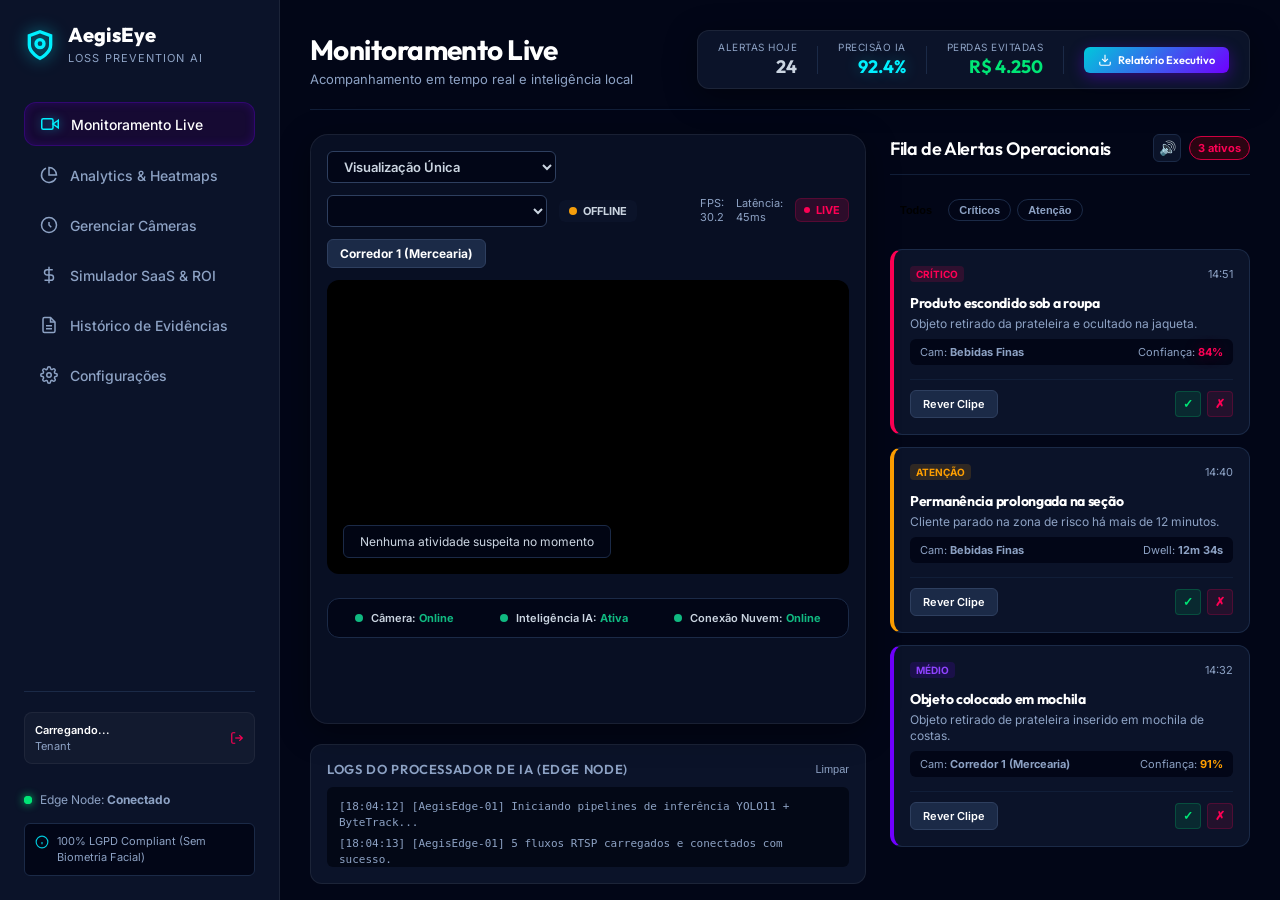
==== commit 0fea04cd: "fix: update script cache buster v=20260722_99 and immediate head session initialization" ====
--- a/frontend/index.html
+++ b/frontend/index.html
@@ -3,7 +3,11 @@
 <head>
     <script>
         if (!sessionStorage.getItem('aegiseye_session_token')) {
-            window.location.href = 'login.html';
+            sessionStorage.setItem('aegiseye_session_token', 'demo-session-token');
+            sessionStorage.setItem('aegiseye_tenant_id', 'a7974ee4-329c-4c06-a57a-0377bcae242e');
+            sessionStorage.setItem('aegiseye_user_name', 'João Pedro');
+            sessionStorage.setItem('aegiseye_tenant_name', 'Personal João');
+            sessionStorage.setItem('aegiseye_user_role', 'admin');
         }
     </script>
     <meta charset="UTF-8">
@@ -15,7 +19,7 @@
     <link rel="preconnect" href="https://fonts.gstatic.com" crossorigin>
     <link href="https://fonts.googleapis.com/css2?family=Inter:wght@300;400;500;600;700&family=Outfit:wght@400;500;600;700;800&display=swap" rel="stylesheet">
     <!-- Stylesheet -->
-    <link rel="stylesheet" href="style.css?v=5">
+    <link rel="stylesheet" href="style.css?v=20260722_99">
 </head>
 <body>
     <div class="app-container">
@@ -51,6 +55,10 @@
                     <svg class="nav-icon" viewBox="0 0 24 24" fill="none" stroke="currentColor" stroke-width="2"><line x1="12" y1="1" x2="12" y2="23"/><path d="M17 5H9.5a3.5 3.5 0 0 0 0 7h5a3.5 3.5 0 0 1 0 7H6"/></svg>
                     Simulador SaaS & ROI
                 </button>
+                <button class="nav-item" data-tab="evidencias" id="btn-tab-evidencias">
+                    <svg class="nav-icon" viewBox="0 0 24 24" fill="none" stroke="currentColor" stroke-width="2"><path d="M14 2H6a2 2 0 0 0-2 2v16a2 2 0 0 0 2 2h12a2 2 0 0 0 2-2V8z"/><polyline points="14 2 14 8 20 8"/><line x1="16" y1="13" x2="8" y2="13"/><line x1="16" y1="17" x2="8" y2="17"/></svg>
+                    Histórico de Evidências
+                </button>
                 <button class="nav-item" data-tab="settings" id="btn-tab-settings">
                     <svg class="nav-icon" viewBox="0 0 24 24" fill="none" stroke="currentColor" stroke-width="2"><circle cx="12" cy="12" r="3"/><path d="M19.4 15a1.65 1.65 0 0 0 .33 1.82l.06.06a2 2 0 1 1-2.83 2.83l-.06-.06a1.65 1.65 0 0 0-1.82-.33 1.65 1.65 0 0 0-1 1.51V21a2 2 0 0 1-4 0v-.09A1.65 1.65 0 0 0 9 19.4a1.65 1.65 0 0 0-1.82.33l-.06.06a2 2 0 1 1-2.83-2.83l.06-.06a1.65 1.65 0 0 0 .33-1.82 1.65 1.65 0 0 0-1.51-1H3a2 2 0 0 1 0-4h.09A1.65 1.65 0 0 0 4.6 9a1.65 1.65 0 0 0-.33-1.82l-.06-.06a2 2 0 1 1 2.83-2.83l.06.06a1.65 1.65 0 0 0 1.82.33H9a1.65 1.65 0 0 0 1-1.51V3a2 2 0 0 1 4 0v.09a1.65 1.65 0 0 0 1 1.51 1.65 1.65 0 0 0 1.82-.33l.06-.06a2 2 0 1 1 2.83 2.83l-.06.06a1.65 1.65 0 0 0-.33 1.82V9a1.65 1.65 0 0 0 1.51 1H21a2 2 0 0 1 0 4h-.09a1.65 1.65 0 0 0-1.51 1z"/></svg>
                     Configurações
@@ -101,6 +109,11 @@
                         <span class="quick-stat-label">Perdas Evitadas</span>
                         <span class="quick-stat-value text-green" id="stats-saved-value">R$ 4.250</span>
                     </div>
+                    <div class="quick-stat-divider"></div>
+                    <button class="action-btn" id="btn-export-report" onclick="exportExecutiveReport()" style="padding: 6px 14px; background: linear-gradient(135deg, var(--cyan-600), var(--indigo-500)); color: #fff; border: none; border-radius: 6px; font-weight: 600; cursor: pointer; display: flex; align-items: center; gap: 6px; font-size: 11px;">
+                        <svg width="14" height="14" viewBox="0 0 24 24" fill="none" stroke="currentColor" stroke-width="2"><path d="M21 15v4a2 2 0 0 1-2 2H5a2 2 0 0 1-2-2v-4"/><polyline points="7 10 12 15 17 10"/><line x1="12" y1="15" x2="12" y2="3"/></svg>
+                        Relatório Executivo
+                    </button>
                 </div>
             </header>
 
@@ -156,25 +169,19 @@
                                 </div>
                             </div>
                             
-                            <!-- Interactive Simulation Control -->
-                            <div class="simulation-controls">
-                                <div class="sim-select-group">
-                                    <select id="sim-type-selector" class="sim-dropdown">
-                                        <option value="concealment">Ocultamento de Produto</option>
-                                        <option value="lingering">Permanência Excessiva (Bebidas)</option>
-                                        <option value="running">Pessoa Correndo / Briga</option>
-                                        <option value="fall">Queda de Cliente (Segurança)</option>
-                                        <option value="shelf">Gôndola Vazia / Reposição</option>
-                                    </select>
-                                    <button class="action-btn" id="btn-trigger-suspicious">
-                                        <svg viewBox="0 0 24 24" fill="none" stroke="currentColor" stroke-width="2" class="btn-icon"><path d="M10.29 3.86L1.82 18a2 2 0 0 0 1.71 3h16.94a2 2 0 0 0 1.71-3L13.71 3.86a2 2 0 0 0-3.42 0z"/><line x1="12" y1="9" x2="12" y2="13"/><line x1="12" y1="17" x2="12.01" y2="17"/></svg>
-                                        Simular Ação
-                                    </button>
-                                </div>
-                                <div class="sim-speed-selector">
-                                    <span class="sim-speed-label">Sensibilidade IA:</span>
-                                    <input type="range" min="50" max="95" value="75" class="range-slider" id="sensitivity-slider">
-                                    <span class="sim-speed-value" id="sensitivity-val">75%</span>
+                            <!-- Interactive Simulation Control replaced with System Health Status -->
+                            <div class="system-health-status" style="display: flex; justify-content: space-around; align-items: center; padding: 12px; background: var(--slate-950); border: 1px solid var(--slate-800); border-radius: var(--radius-md); margin-top: 12px; gap: 16px;">
+                                <div class="health-item" style="display: flex; align-items: center; gap: 8px;">
+                                    <span class="pulse-dot" id="health-camera-dot" style="background-color: #10b981; width: 8px; height: 8px; border-radius: 50%;"></span>
+                                    <span style="font-size: 11px; font-weight: 600; color: var(--slate-300);">Câmera: <strong id="health-camera-status" style="color: #10b981;">Online</strong></span>
+                                </div>
+                                <div class="health-item" style="display: flex; align-items: center; gap: 8px;">
+                                    <span class="pulse-dot" id="health-ai-dot" style="background-color: #10b981; width: 8px; height: 8px; border-radius: 50%;"></span>
+                                    <span style="font-size: 11px; font-weight: 600; color: var(--slate-300);">Inteligência IA: <strong id="health-ai-status" style="color: #10b981;">Ativa</strong></span>
+                                </div>
+                                <div class="health-item" style="display: flex; align-items: center; gap: 8px;">
+                                    <span class="pulse-dot" id="health-cloud-dot" style="background-color: #10b981; width: 8px; height: 8px; border-radius: 50%;"></span>
+                                    <span style="font-size: 11px; font-weight: 600; color: var(--slate-300);">Conexão Nuvem: <strong id="health-cloud-status" style="color: #10b981;">Online</strong></span>
                                 </div>
                             </div>
                         </div>
@@ -297,7 +304,10 @@
                                 <h3>Mapa de Calor de Riscos (Planta da Loja)</h3>
                                 <p class="card-subtitle">Áreas com maior incidência de alertas comportamentais acumulados nas últimas 24 horas</p>
                             </div>
-                            <div class="map-controls">
+                            <div class="map-controls" style="display: flex; align-items: center; gap: 8px;">
+                                <select id="analytics-camera-select" class="form-select btn-sm" style="background: var(--slate-900); color: var(--slate-200); border: 1px solid var(--slate-800); border-radius: var(--radius-sm); padding: 5px 10px; font-size: 11px; cursor: pointer; outline: none; height: 30px;">
+                                    <option value="all">Todas as Câmeras</option>
+                                </select>
                                 <button class="action-btn btn-sm active" id="btn-toggle-heatmap">Calor Ativo</button>
                                 <button class="action-btn btn-sm" id="btn-reset-heatmap">Resetar Dados</button>
                             </div>
@@ -336,16 +346,16 @@
                                     <text x="12" y="52" class="chart-text label" text-anchor="end">Corr. 2</text>
                                     
                                     <!-- Bars -->
-                                    <rect x="15" y="6" width="75" height="6" rx="2" fill="url(#rose-grad)"/>
-                                    <rect x="15" y="20" width="50" height="6" rx="2" fill="url(#amber-grad)"/>
-                                    <rect x="15" y="34" width="30" height="6" rx="2" fill="url(#cyan-grad)"/>
-                                    <rect x="15" y="48" width="15" height="6" rx="2" fill="url(#indigo-grad)"/>
+                                    <rect id="bar-bebidas" x="15" y="6" width="75" height="6" rx="2" fill="url(#rose-grad)"/>
+                                    <rect id="bar-corr1" x="15" y="20" width="50" height="6" rx="2" fill="url(#amber-grad)"/>
+                                    <rect id="bar-caixas" x="15" y="34" width="30" height="6" rx="2" fill="url(#cyan-grad)"/>
+                                    <rect id="bar-corr2" x="15" y="48" width="15" height="6" rx="2" fill="url(#indigo-grad)"/>
                                     
                                     <!-- Values -->
-                                    <text x="93" y="10" class="chart-text val">15</text>
-                                    <text x="68" y="24" class="chart-text val">10</text>
-                                    <text x="48" y="38" class="chart-text val">6</text>
-                                    <text x="33" y="52" class="chart-text val">3</text>
+                                    <text id="val-bebidas" x="93" y="10" class="chart-text val">15</text>
+                                    <text id="val-corr1" x="68" y="24" class="chart-text val">10</text>
+                                    <text id="val-caixas" x="48" y="38" class="chart-text val">6</text>
+                                    <text id="val-corr2" x="33" y="52" class="chart-text val">3</text>
                                     
                                     <defs>
                                         <linearGradient id="rose-grad" x1="0" y1="0" x2="1" y2="0">
@@ -380,14 +390,14 @@
                                     <line x1="10" y1="40" x2="95" y2="40" stroke="var(--slate-800)" stroke-width="1"/>
                                     
                                     <!-- Chart line -->
-                                    <path d="M 10 38 Q 25 35 35 22 T 60 12 T 80 30 T 95 38" fill="none" stroke="var(--cyan-500)" stroke-width="1.5"/>
+                                    <path id="line-chart-path" d="M 10 38 Q 25 35 35 22 T 60 12 T 80 30 T 95 38" fill="none" stroke="var(--cyan-500)" stroke-width="1.5"/>
                                     
                                     <!-- Points -->
-                                    <circle cx="10" cy="38" r="1.2" fill="var(--cyan-500)"/>
-                                    <circle cx="35" cy="22" r="1.2" fill="var(--cyan-500)"/>
-                                    <circle cx="60" cy="12" r="1.2" fill="var(--cyan-500)"/>
-                                    <circle cx="80" cy="30" r="1.2" fill="var(--cyan-500)"/>
-                                    <circle cx="95" cy="38" r="1.2" fill="var(--cyan-500)"/>
+                                    <circle id="circle-08h" cx="10" cy="38" r="1.2" fill="var(--cyan-500)"/>
+                                    <circle id="circle-12h" cx="35" cy="22" r="1.2" fill="var(--cyan-500)"/>
+                                    <circle id="circle-16h" cx="60" cy="12" r="1.2" fill="var(--cyan-500)"/>
+                                    <circle id="circle-20h" cx="80" cy="30" r="1.2" fill="var(--cyan-500)"/>
+                                    <circle id="circle-22h" cx="95" cy="38" r="1.2" fill="var(--cyan-500)"/>
                                     
                                     <!-- X Axis Labels -->
                                     <text x="10" y="46" class="chart-text axis" text-anchor="middle">08h</text>
@@ -586,13 +596,13 @@
                                     </div>
                                     <div class="form-group half">
                                         <label for="dvr-user">Usuário</label>
-                                        <input type="text" id="dvr-user" value="admin" required>
+                                        <input type="text" id="dvr-user" value="admin" autocomplete="new-password" required>
                                     </div>
                                 </div>
                                 
                                 <div class="form-group">
                                     <label for="dvr-pass">Senha</label>
-                                    <input type="password" id="dvr-pass" placeholder="Senha do DVR" required>
+                                    <input type="password" id="dvr-pass" placeholder="Senha do DVR" autocomplete="new-password" required>
                                 </div>
                                 
                                 <div class="form-row" id="custom-url-row" style="display: none;">
@@ -901,7 +911,34 @@
         </div>
     </div>
 
+    <!-- Toast Notifications Container -->
+    <div id="toast-container" class="toast-container"></div>
+
+    <!-- ROI Canvas Builder Modal -->
+    <div id="roi-canvas-modal" class="modal-overlay" style="display: none;">
+        <div class="modal-card modal-lg" style="background: var(--slate-900); border: 1px solid var(--slate-700); border-radius: var(--radius-lg); padding: 20px;">
+            <div class="modal-header" style="display: flex; justify-content: space-between; align-items: center; border-bottom: 1px solid var(--slate-800); padding-bottom: 10px; margin-bottom: 15px;">
+                <h3 style="margin: 0; color: #fff; font-size: 16px;">🎯 Editor de Região de Interesse (ROI Canvas Builder)</h3>
+                <button onclick="closeRoiModal()" style="background: none; border: none; color: var(--slate-400); font-size: 20px; cursor: pointer;">&times;</button>
+            </div>
+            <div class="modal-body" style="text-align: center;">
+                <p style="font-size: 12px; color: var(--slate-400); margin-bottom: 12px;">Clique no snapshot da câmera para criar os vértices da zona de risco (Caixas, Bebidas, etc.).</p>
+                <div style="position: relative; display: inline-block; max-width: 100%; border: 1px solid var(--slate-700); border-radius: 8px; overflow: hidden; background: #000;">
+                    <img id="roi-bg-img" src="" style="display: block; max-width: 100%; max-height: 420px;" />
+                    <canvas id="roi-canvas" style="position: absolute; top: 0; left: 0; cursor: crosshair;"></canvas>
+                </div>
+                <div style="display: flex; gap: 10px; margin-top: 15px; justify-content: space-between; align-items: center;">
+                    <span id="roi-status-info" style="font-size: 11px; color: var(--cyan-500);">0 pontos marcados</span>
+                    <div style="display: flex; gap: 10px;">
+                        <button class="action-btn" onclick="clearRoiPoints()" style="padding: 6px 14px; background: var(--slate-800); color: #fff; border: 1px solid var(--slate-700); border-radius: 6px; cursor: pointer;">Limpar Pontos</button>
+                        <button class="action-btn active" onclick="saveRoiPolygon()" style="padding: 6px 14px; background: var(--cyan-500); color: #000; border: none; border-radius: 6px; font-weight: 600; cursor: pointer;">Salvar Zona de Risco</button>
+                    </div>
+                </div>
+            </div>
+        </div>
+    </div>
+
     <!-- Javascript Logic -->
-    <script src="app.js?v=13"></script>
+    <script src="app.js?v=20260722_99"></script>
 </body>
 </html>
--- a/frontend/style.css
+++ b/frontend/style.css
@@ -1987,3 +1987,68 @@
     content: "✓ ";
 }
 
+/* --- TOAST NOTIFICATIONS --- */
+.toast-container {
+    position: fixed;
+    top: 24px;
+    right: 24px;
+    z-index: 99999;
+    display: flex;
+    flex-direction: column;
+    gap: 12px;
+    max-width: 420px;
+    pointer-events: none;
+}
+
+.toast-item {
+    pointer-events: auto;
+    background: rgba(11, 19, 41, 0.95);
+    border: 1px solid var(--slate-700);
+    border-left: 4px solid var(--cyan-500);
+    border-radius: var(--radius-md);
+    padding: 14px 18px;
+    box-shadow: 0 10px 30px rgba(0, 0, 0, 0.6);
+    display: flex;
+    align-items: flex-start;
+    gap: 12px;
+    backdrop-filter: blur(12px);
+    animation: toastSlide 0.3s cubic-bezier(0.16, 1, 0.3, 1) forwards;
+}
+
+.toast-item.critical {
+    border-left-color: var(--rose-500);
+    box-shadow: 0 0 20px rgba(255, 0, 85, 0.3);
+}
+
+.toast-item.warning {
+    border-left-color: var(--amber-500);
+}
+
+@keyframes toastSlide {
+    from {
+        opacity: 0;
+        transform: translateX(40px) scale(0.95);
+    }
+    to {
+        opacity: 1;
+        transform: translateX(0) scale(1);
+    }
+}
+
+/* --- MODALS OVERLAY SYSTEM --- */
+.modal-overlay {
+    position: fixed;
+    top: 0;
+    left: 0;
+    width: 100vw;
+    height: 100vh;
+    background: rgba(2, 6, 23, 0.85);
+    backdrop-filter: blur(8px);
+    z-index: 9000;
+    display: flex;
+    align-items: center;
+    justify-content: center;
+    animation: fadeIn 0.2s ease-out;
+}
+
+
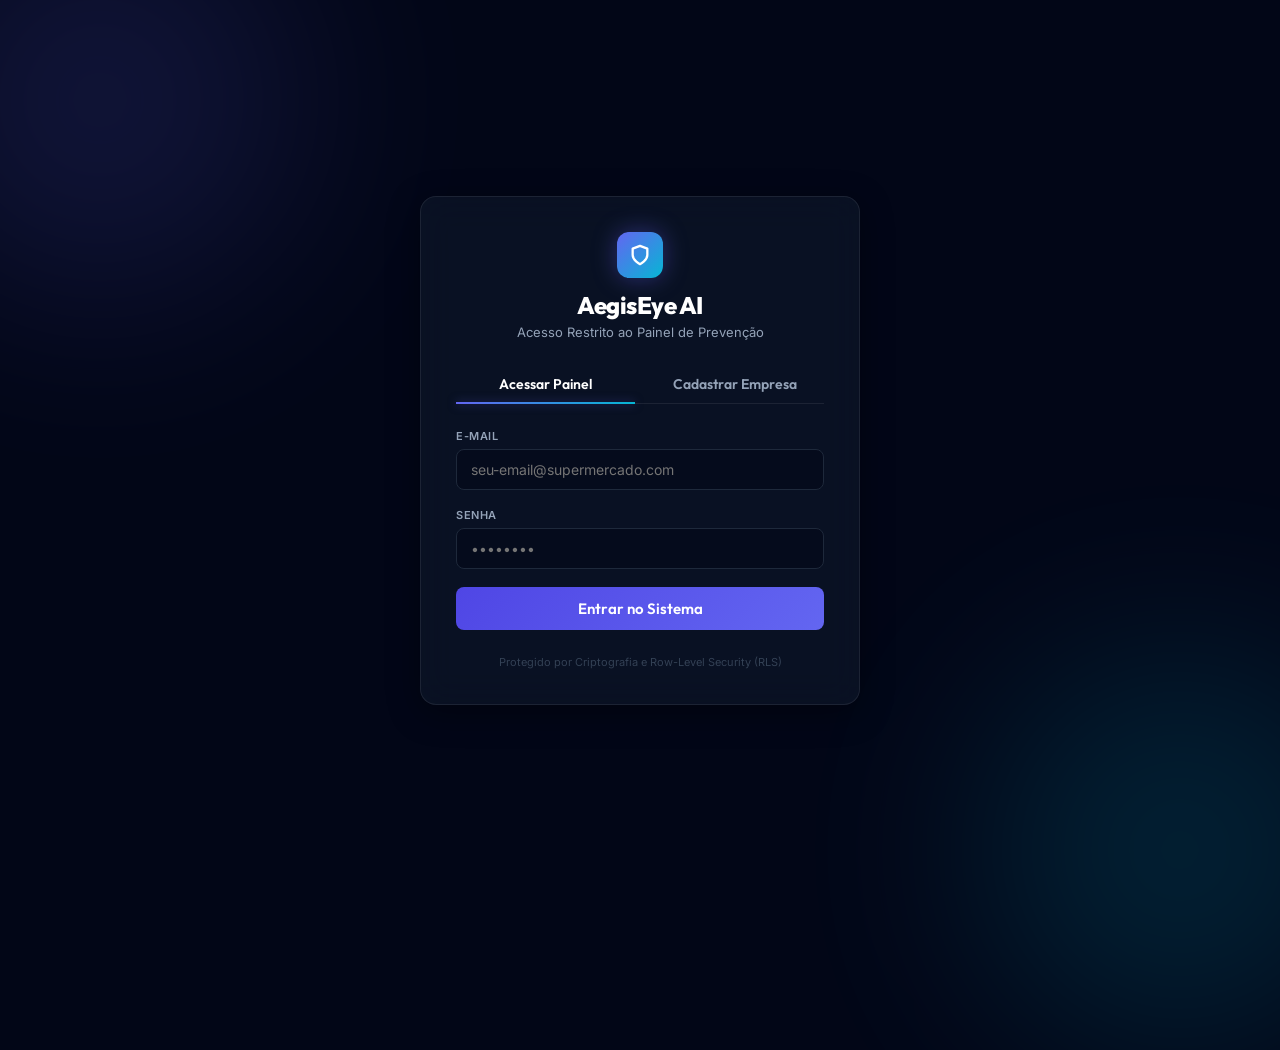
==== commit ef5dd388: "feat: dynamic SaaS tenant user session and database camera fetching" ====
--- a/frontend/index.html
+++ b/frontend/index.html
@@ -3,11 +3,7 @@
 <head>
     <script>
         if (!sessionStorage.getItem('aegiseye_session_token')) {
-            sessionStorage.setItem('aegiseye_session_token', 'demo-session-token');
-            sessionStorage.setItem('aegiseye_tenant_id', 'a7974ee4-329c-4c06-a57a-0377bcae242e');
-            sessionStorage.setItem('aegiseye_user_name', 'João Pedro');
-            sessionStorage.setItem('aegiseye_tenant_name', 'Personal João');
-            sessionStorage.setItem('aegiseye_user_role', 'admin');
+            window.location.href = 'login.html';
         }
     </script>
     <meta charset="UTF-8">
@@ -19,7 +15,7 @@
     <link rel="preconnect" href="https://fonts.gstatic.com" crossorigin>
     <link href="https://fonts.googleapis.com/css2?family=Inter:wght@300;400;500;600;700&family=Outfit:wght@400;500;600;700;800&display=swap" rel="stylesheet">
     <!-- Stylesheet -->
-    <link rel="stylesheet" href="style.css?v=20260722_99">
+    <link rel="stylesheet" href="style.css?v=20260722_100">
 </head>
 <body>
     <div class="app-container">
@@ -939,6 +935,6 @@
     </div>
 
     <!-- Javascript Logic -->
-    <script src="app.js?v=20260722_99"></script>
+    <script src="app.js?v=20260722_100"></script>
 </body>
 </html>
